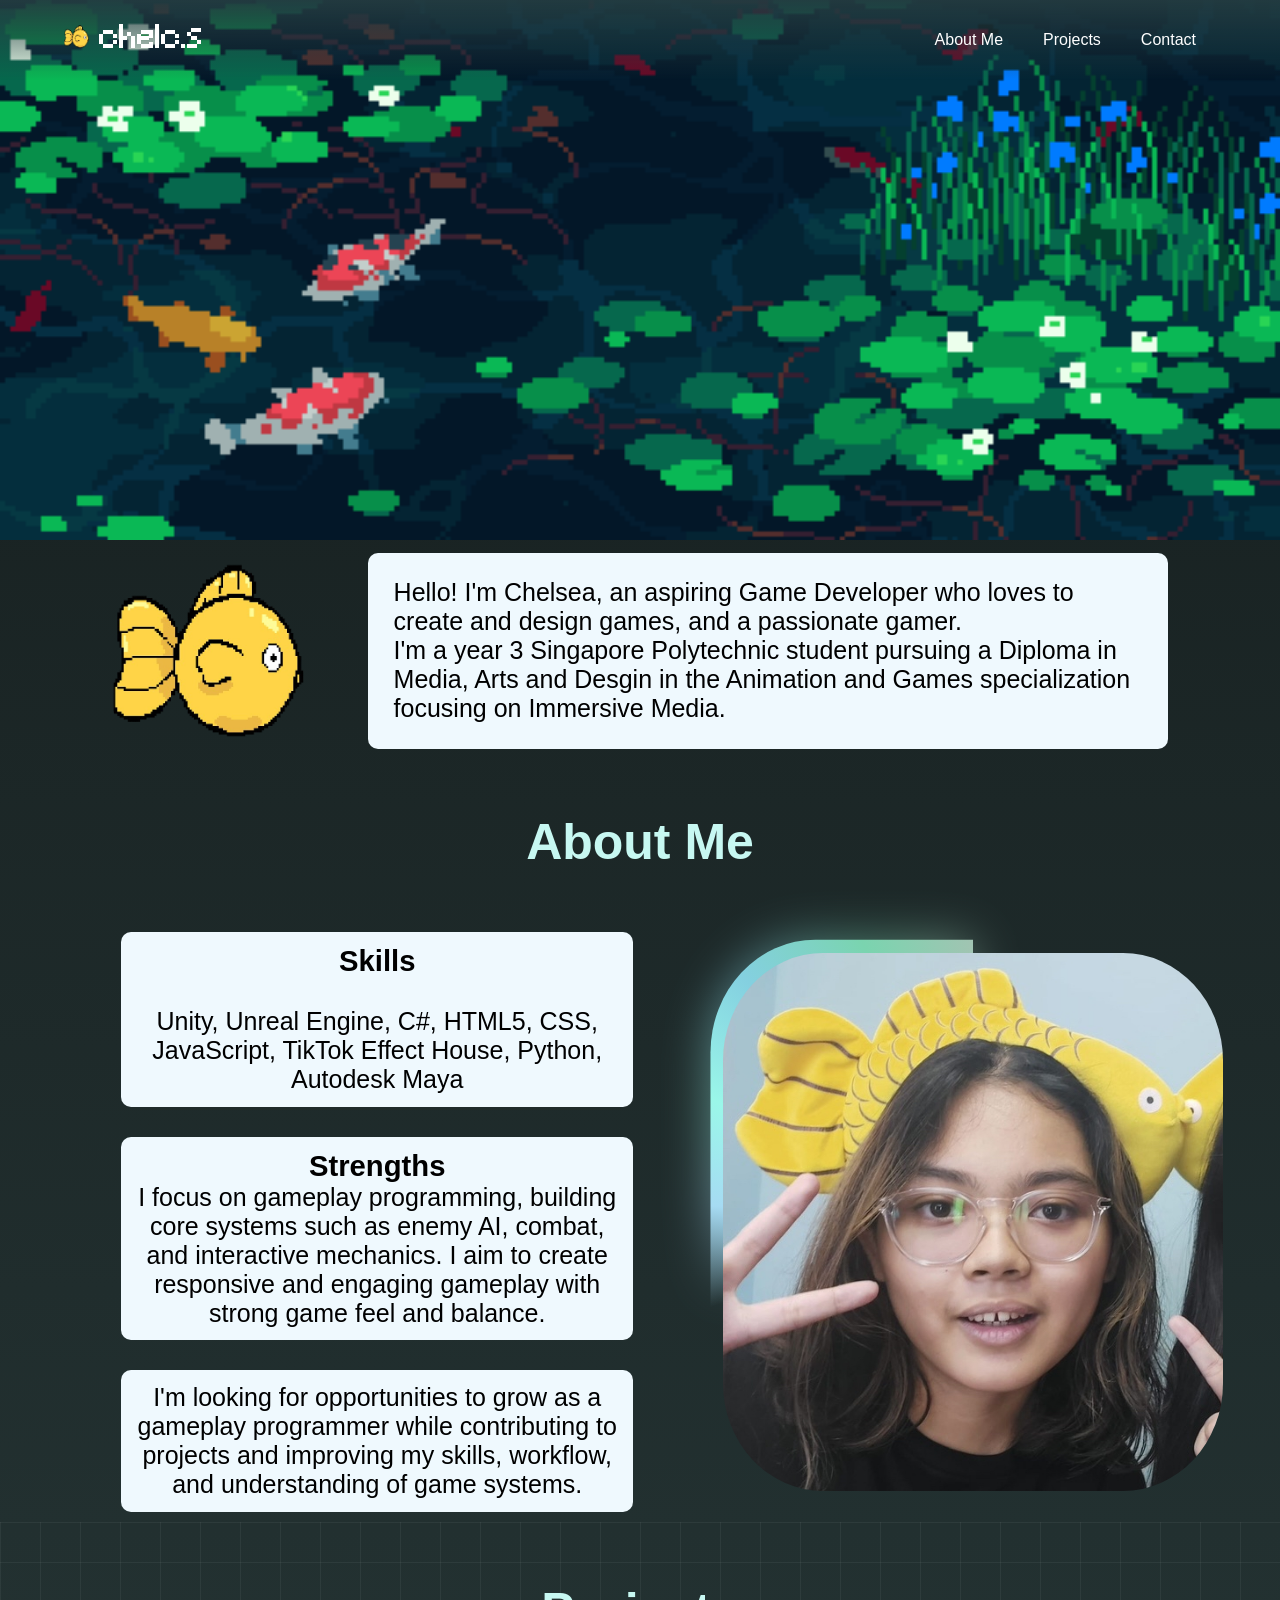
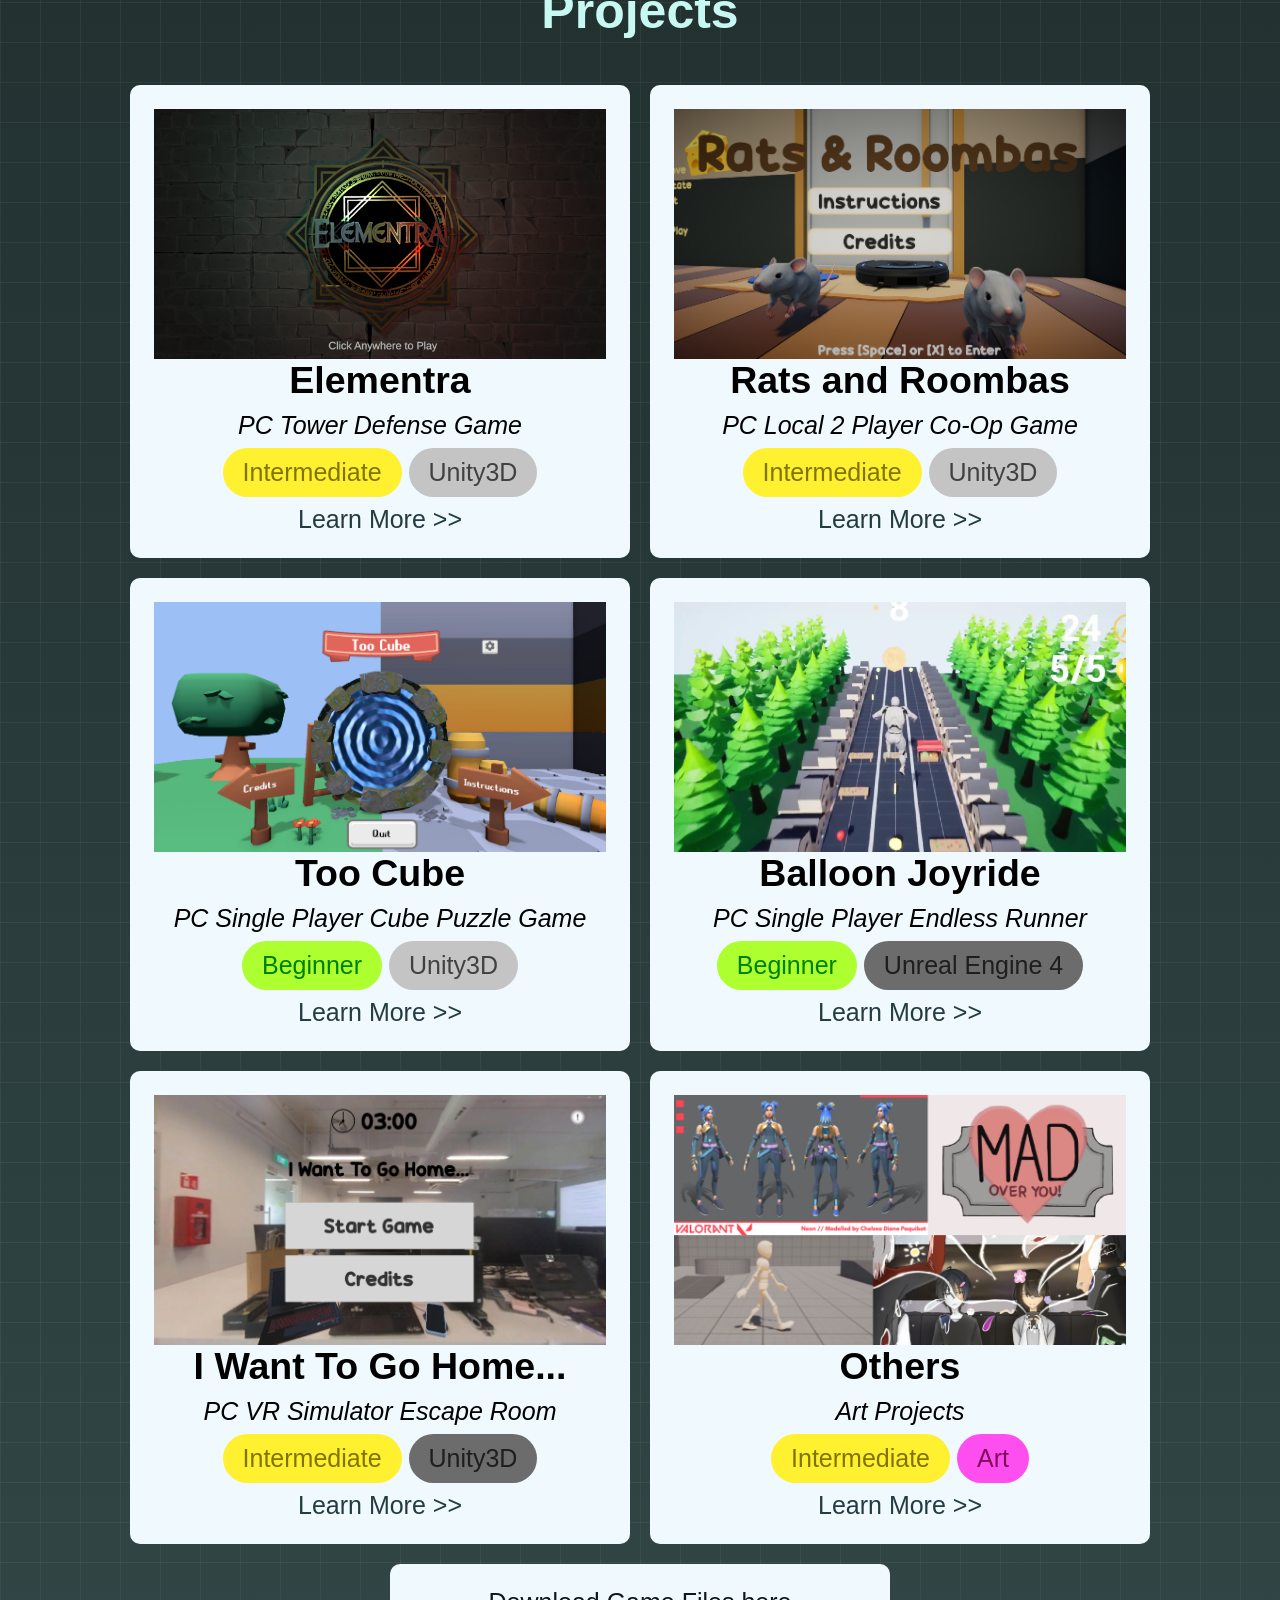
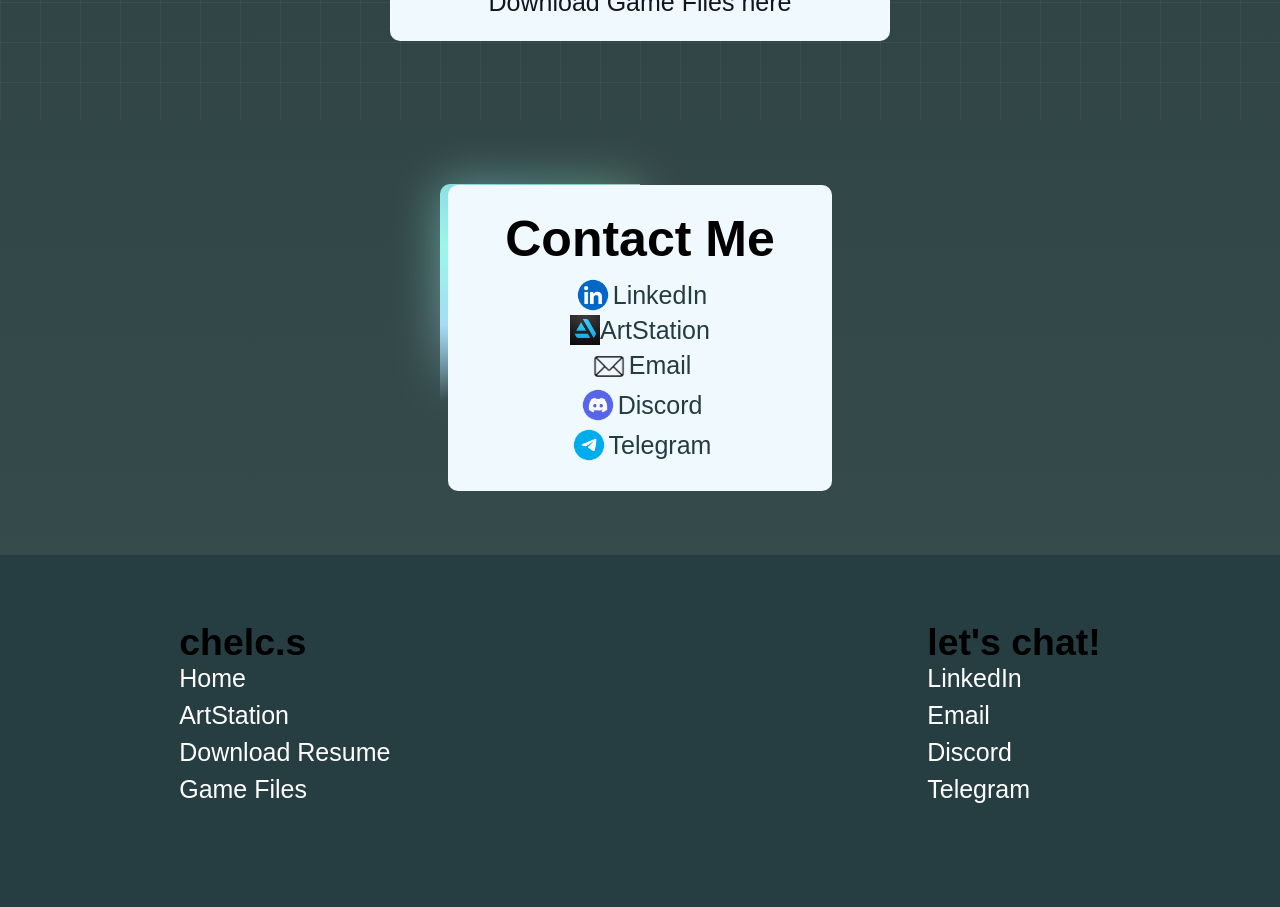
==== index.html @ 68f57967 "20 - changed font, added logo to header" ====
<html>
    <head>
        <title>chelc.s</title>
        <link rel="icon" type="image/x-icon" href="assets/Logo.png">
        <link rel="stylesheet" href="styles.css">
        <link rel="stylesheet" href="https://cdnjs.cloudflare.com/ajax/libs/font-awesome/6.0.0/css/all.min.css">
        <meta charset="UTF-8">
        <meta name="viewport" content="width=device-width, initial-scale=1.0">
    </head>
    <body>
        
        <!-- Header -->

        <div class = "header">
            <div class = "inner_header">
                <div class = "logo_container">
                    <h1 id = "web_header">
                        <img class = "web_img_header" src = "./assets/Logo.png" width = "25">
                        <a href="./index.html">chelc.s</a>
                    </h1>   
                </div>
            
                <ul class = "navigation">
                    <li><a href="#about-me">About Me</a></li>
                    <li><a href="#projects">Projects</a></li>
                    <li><a href="#contact-me">Contact</a></li>            
                </ul>
            </div>
        </div>

        <!-- Gif -->

        <div class = "gif-header">
            <img class = "gif-top" src = "./assets/WebsiteHeading.gif">
        </div>

        <!-- Profile -->

        <div class = "profile" id = "profile">
            <img id = "profile-photo" src = "./assets/Logo.png">
            <div class = "box-info">
                <p>Hello! I'm Chelsea, an aspiring Game Developer who loves to create and design games, and a passionate gamer.
                <br>I'm a year 3 Singapore Polytechnic student pursuing a Diploma in Media, Arts and Desgin in the Animation and Games specialization focusing on Immersive Media.</p>
            </div>
        </div>
        
        <!-- About Me -->
        
        <div class = "abt-me" id = "about-me">
            <h1>About Me</h1>
            <div class = "abtme">
                <div class = "info-col">
                    <div class = "abtme-info-1">
                        <p><h3>Skills</h3>
                        <br>Unity, Unreal Engine, C#, HTML5, CSS, JavaScript, TikTok Effect House, Python, Autodesk Maya</p>
                    </div>
                    <div class = "abtme-info-2">
                        <p><h3>Strengths</h3>
                        I focus on gameplay programming, building core systems such as enemy AI, combat, and interactive mechanics. I aim to create responsive and engaging gameplay with strong game feel and balance.</p>
                    </div>
                    <div class = "abtme-info-3">
                        <p>I'm looking for opportunities to grow as a gameplay programmer while contributing to projects and improving my skills, workflow, and understanding of game systems.</p>
                    </div>
                </div>
                <div class = "abt-me-image">
                    <img id = "abt-me-img" src = "./assets/Photo.png">
                </div>
            </div>
        </div>

        <!-- Projects -->

        <div class = "projects" id = "projects">
            <h1 id = "projects-header">Projects</h1>
            <section class="projects-container">
                <div class="project-card">
                    <div class="project-image elementra-bg"></div>
                    <div class="project-description">
                        <h1>Elementra</h1>
                        <p><i>PC Tower Defense Game</i></p>
                        <span class = "project-level intermediate">Intermediate</span>
                        <span class = "project-type unity">Unity3D</span>
                        <br><a href="./elementra.html">Learn More >></a>
                    </div>
                </div>
                <div class="project-card">
                    <div class="project-image ratsandroombas-bg"></div>
                    <div class="project-description">
                        <h1>Rats and Roombas</h1>
                        <p><i>PC Local 2 Player Co-Op Game</i></p>
                        <span class = "project-level intermediate">Intermediate</span>
                        <span class = "project-type unity">Unity3D</span>
                        <br><a href="./ratsandroombas.html">Learn More >></a>
                    </div>
                </div>
                <div class = "project-card">
                    <div class="project-image toocube-bg"></div>
                    <div class="project-description">
                        <h1>Too Cube</h1>
                        <p><i>PC Single Player Cube Puzzle Game</i></p>
                        <span class = "project-level beginner">Beginner</span>
                        <span class = "project-type unity">Unity3D</span>
                        <br><a href="./toocube.html">Learn More >></a>
                    </div>
                </div>
                <div class = "project-card">
                    <div class="project-image balloonjoyride-bg"></div>
                    <div class="project-description">
                        <h1>Balloon Joyride</h1>
                        <p><i>PC Single Player Endless Runner</i></p>
                        <span class = "project-level beginner">Beginner</span>
                        <span class = "project-type unreal">Unreal Engine 4</span>
                        <br><a href="./balloon.html">Learn More >></a>
                    </div>
                </div>
                <div class = "project-card">
                    <div class="project-image iwtgh-bg"></div>
                    <div class="project-description">
                        <h1>I Want To Go Home...</h1>
                        <p><i>PC VR Simulator Escape Room</i></p>
                        <span class = "project-level intermediate">Intermediate</span>
                        <span class = "project-type unreal">Unity3D</span>
                        <br><a href="./iwtgh.html">Learn More >></a>
                    </div>
                </div>
                <div class="project-card">
                    <div class="project-image others-bg"></div>
                    <div class="project-description">
                        <h1>Others</h1>
                        <p><i>Art Projects</i></p>
                        <span class = "project-level intermediate">Intermediate</span>
                        <span class = "project-type art">Art</span>
                        <br><a href="./others.html">Learn More >></a>
                    </div>
                </div>
                <div class="gamefile_dl_link">
                    <a href="https://drive.google.com/drive/folders/1wYgd3e39npBrz_hOfv4A5niqyJ98T6on?usp=drive_link">Download Game Files here</a>
                </div>
            </section>
        </div>
         
        <!-- Extras
        
        <div class = "extras" id = "">
            <h1>Extras</h1>

                <i class = "fa-solid fa-caret-right" id = "nextBtn"></i>
                <i class = "fa-solid fa-caret-left" id = "prevBtn"></i>

            <div class = "extras-slide">
                <div class = "slide" id = "last-clone">
                    <img src = "assets/Mad Over You.png" width = "850" height = "500">
                    <div class = "description">
                        <h1>MAD Over You</h1>
                        <p>lorem</p>
                    </div>
                </div>

                <div class = "slide">
                    <img src = "assets/Elementra.png" width = "850" height = "500">
                    <div class = "description">
                        <h1>Elementra</h1>
                        <p>lorem</p>                    
                    </div>
                </div>

                <div class = "slide">
                    <img src = "assets/Rats and Roombas.png" width = "850" height = "500">
                    <div class = "description">
                        <h1>Rats and Roombas</h1>
                        <p>lorem</p>
                    </div>
                </div>

                <div class = "slide">
                    <img src = "assets/Too Cube.png" width = "850" height = "500">
                    <div class = "description">
                        <h1>Too Cube</h1>
                        <p>lorem</p>
                    </div>
                </div>

                <div class = "slide">
                    <img src = "assets/Mad Over You.png" width = "850" height = "500">
                    <div class = "description">
                        <h1>MAD Over You</h1>
                        <p>lorem</p>
                    </div>
                </div>

                <div class = "slide" id = "first-clone">
                    <img src = "assets/Elementra.png" width = "850" height = "500">
                    <div class = "description">
                        <h1>Elementra</h1>
                        <p>lorem</p>
                    </div>
                </div>
            </div>
        </div>

        -->

        <!-- Contact Me -->
        <div class = "contact-me" id = "contact-me">
            <div class = "contact-card">
                <h1>Contact Me</h1>
                <div class="contact-list">
                    
                    <div class = "links">
                        <img src = "./assets/Logo_LinkedIn.png" id = "contact-logo">
                        <a href="https://www.linkedin.com/in/chelsea-diane-paquibot/">LinkedIn</a> <br>
                    </div>

                    <div class = "links">
                        <img src = "./assets/Logo_ArtStation.png" width = "30" height = "30">
                        <a href="mxisnd.artstation.com">ArtStation</a> <br>
                    </div>

                    <div class = "links">
                        <img src = "./assets/Logo_Email.png" id = "contact-logo">
                        <a href="#" id = "emailLink" onclick = "copyTextEmail(event)">Email</a>
                        <p id = "textToCopyEmail" style = "display: none;">chelsea.diane.paquibot@gmail.com</p>
                    </div>

                    <div class = "links">
                        <img src = "./assets/Logo_Discord.png" id = "contact-logo">
                        <a href="#" id = "discordLink" onclick = "copyTextDisc(event)">Discord</a> <br>
                        <p id = "textToCopyDisc" style = "display: none;">mxisnd</p>                    
                    </div>

                    <div class = "links">
                        <img src = "./assets/Logo_Telegram.png" id = "contact-logo">
                        <a href="#" id = "teleLink" onclick = "copyTextTele(event)">Telegram</a> <br>
                        <p id = "textToCopyTele" style = "display: none;">mxisnd</p>
                    </div>

                </div>
            </div>
        </div>

        <!-- Footer -->

        <div class = "footer-container">
            <div class="footer-heading footer-1">
                <h2>chelc.s</h2>
                    <a href="#">Home</a>
                    <a href="https://www.artstation.com/mxisnd">ArtStation</a>
                    <a href="./assets/Chelsea Diane Balane Paquibot Resume.pdf" download>Download Resume</a>
                    <a href="https://drive.google.com/drive/folders/1wYgd3e39npBrz_hOfv4A5niqyJ98T6on?usp=drive_link">Game Files</a>
                </div>
                <div class="footer-heading footer-2">
                    <h2>let's chat!</h2>

                    <a href="https://www.linkedin.com/in/chelsea-diane-paquibot/">LinkedIn</a>

                    <a href="#" id = "emailLink2" onclick = "copyTextEmail2(event)">Email</a>
                    <p id = "textToCopyEmail2" style = "display: none;">chelsea.diane.paquibot@gmail.com</p>
                    
                    <a href="#" id = "discordLink2" onclick = "copyTextDisc2(event)">Discord</a>
                    <p id = "textToCopyDisc2" style = "display: none;">mxisnd</p>

                    <a href="#" id = "teleLink2" onclick = "copyTextTele2(event)">Telegram</a>
                    <p id = "textToCopyTele2" style = "display: none;">mxisnd</p>
                </div>
        </div>
    </body>
    <script src = "script.js"></script>
</html>
---- styles.css ----
html {
    scroll-behavior: smooth;
}

body {
    margin: 0;
    padding: 0;
    size: 0.1%;
    box-sizing: border-box;
    background-color: #686e6e;
    background-image: linear-gradient(#151d1d, #385050);
    background-repeat: no-repeat;
    background-size: cover;
}

/* Header */

.header {
    position: fixed;
    top: 0;
    left: 0;
    z-index: 1000;
    width: 100%;
    height: 80px;
    display: flex;
    flex-wrap: wrap;
    background: linear-gradient(to bottom, #243c41ee 0%, #243c4100 100%);
}

.inner_header {
    width: 90%;
    height: 100%;
    display: block;
    margin: 0 auto;
}


.logo_container {
    height: 100%;
    display: table;
    float: left;
}

.logo_container h1 {
    color: white;
    height: 100%;
    display: table-cell;
    vertical-align: middle;
    font-family: 'Trebuchet MS', 'Lucida Sans Unicode', 'Lucida Grande', 'Lucida Sans', Arial, sans-serif;
    font-size: 32px;
    font-weight: 200;
}

.logo_container h1 a {
    color: inherit;
    text-decoration: none;
}

.navigation {
    float: right;
    height: 100%;
    margin: 0;
    padding: 0;
    list-style: none;
}

.navigation a:hover {
    color:#66c3ac;
    transition: 0.3s ease-out;
}

.navigation li {
    height: 100%;
    display: table;
    float: left;
    padding: 0px 20px;
}

.navigation a:last-child {
    padding-right: 0;
}

.navigation li a{
    display: table-cell;
    vertical-align: middle;
    height: 100%;
    color: white;
    font-family:'Trebuchet MS', 'Lucida Sans Unicode', 'Lucida Grande', 'Lucida Sans', Arial, sans-serif;
    font-size: 16px;
    text-decoration: none;
}

@font-face{
    font-family: 'Minecraft';
    src: url('assets/Minecraft.ttf') format('truetype');
    font-weight: normal;
    font-style: normal;
}

#web_header{
    font-family: 'Minecraft', sans-serif;
}

#web_img_header{
    padding-right: 50%;
}

/* Gif Header */

.gif-top{
    width: 100%;
    height: 60%;
    object-fit: cover;
    object-position: center;
}

/* Profile */

.profile {
    padding-top: 1%;
    display: flex;
    flex-wrap: wrap;
    align-items: center;
    justify-content: center;
    gap: 5%;
    font-family: 'Trebuchet MS', 'Lucida Sans Unicode', 'Lucida Grande', 'Lucida Sans', Arial, sans-serif;
    font-size: 25;
}

#profile {
    transform: translate(0, 30%);
    opacity: 0;
    transition: 1s ease;
}

#profile.profile--visible {
    transform: translate(0, 0%);
    opacity: 1;
}

#profile-photo {
    width: 15%;
    border-radius: 20%;
}

.box-info {
    padding: 2%;
    flex: 1;
    width: 100%;
    max-width: 800px;
    object-fit: cover;
    vertical-align: middle;
    background-color: #eff9fe;
    border-radius: 10px ;
    transition: transform 0.3s ease, box-shadow 0.3s ease;
}

.box-info:hover {
    transform: translateY(-10px); 
    box-shadow: 0 10px 20px #101719;
}

/* About Me 1*/

.abt-me {
    font-family: 'Trebuchet MS', 'Lucida Sans Unicode', 'Lucida Grande', 'Lucida Sans', Arial, sans-serif;
    font-size: 25;
    align-items: center;
    justify-content: center;
    text-align: center;
    padding-top: 5%;
}

.abt-me h1 {
    color: #c7f8f2;
    padding-bottom: 3%;
}

.abtme {
    padding-top: 1%;
    display: flex;
    flex-direction: row;
    gap: 20px;
    align-items: center;
    justify-content: center;
    gap: 2%;
    font-family: 'Trebuchet MS', 'Lucida Sans Unicode', 'Lucida Grande', 'Lucida Sans', Arial, sans-serif;
    font-size: 25;
}

.abt-me-image {
    position: relative; 
    display: inline-block;
    justify-content: center;
    align-items: center;
    width: 100%;
    max-width: 500px;
}

#abt-me-img {
    flex: 1;
    width: 100%;
    border-radius: 20%;
}

@property --angle{
    syntax: "<angle>";
    initial-value: 0deg;
    inherits: false;
}

.abt-me-image::after, .abt-me-image::before {
    content: '';
    position: absolute;
    top: 50%;
    left: 50%;
    transform: translate(-50%, -50%); 
    width: 105%; 
    height: 105%;
    background-image: conic-gradient(from var(--angle), transparent 70%, #a6dbf3, #9af7e9, #84d0e0, #7ad4af, #a1c4b2);
    z-index: -1;
    border-radius: 20%;
    animation: 3s spin linear infinite;
}

/*  other colour codes
    #FDF2C5, #EDB286, #CC9486, #9C879B, #6D75A3 
    #FEFFFA, #E6E67A, #B0B646, #697538, #50521E */

.abt-me-image::before {
    filter: blur(1.5rem);
    opacity: 0.5;
}

@keyframes spin{
    from{
        --angle: 0deg;
    }
    to{
        --angle: 360deg;
    }
}

.info-col {
    display: flex;
    flex-direction: column;
    gap: 10px;
    flex: 1;
    max-width: 50%;
}

.abtme-info-1, .abtme-info-2, .abtme-info-3 {
    padding: 2%;
    flex-direction: column;
    align-items: center;
    display: block;
    margin: 10px auto;
    width: 80%;
    max-width: 800px;
    font-family: 'Trebuchet MS', 'Lucida Sans Unicode', 'Lucida Grande', 'Lucida Sans', Arial, sans-serif;
    object-fit: cover;
    background-color: #eff9fe;
    border-radius: 10px;
    transition: transform 0.3s ease, box-shadow 0.3s ease;
}

.abtme-info-1:hover, .abtme-info-2:hover, .abtme-info-3:hover {
    transform: translateY(-10px); 
    box-shadow: 0 10px 20px #101719;
}

/* Extras */

.extras {
    width: 56%;
    padding-top: 5%;
    padding-bottom: 20%;
    margin: auto;
    overflow: hidden;
    position: relative;
    box-sizing: border-box;
    font-family: 'Trebuchet MS', 'Lucida Sans Unicode', 'Lucida Grande', 'Lucida Sans', Arial, sans-serif;
    font-size: 25;
}

.extras h1 {
    text-align: center;
}

#prevBtn {
    position: absolute;
    top: 50%;
    z-index: 100;
    top: 57%;
    left: 5%;
    font-size: 30px;
    color: #3b5d6a;
    cursor: pointer;
}

#nextBtn {
    position: absolute;
    top: 57%;
    z-index: 100;
    right: 5%;
    font-size: 30px;
    color: #3b5d6a;
    cursor: pointer;
}

.extras-slide {
    padding-top: 3%;;
    display: flex;
    width: 100%;
    height: 500px;
}

.extras-slide img {
    min-width: 100%;
    height: 100%;
    object-fit: cover;
}

.description {
    text-align: center;
}

.description h1{
    text-align: center;
    padding-top: 2%;
}

.description p{
    padding-top: 4%;
}

.description a{
    text-decoration: none;
    color: rgb(104, 155, 218);
}

.description a:hover {
    width: 100%;
    color:rgb(75, 105, 145);
    transition: 0.3s ease-out;
}

/* Projects */

#projects {
    background-image: 
        linear-gradient(rgba(255, 255, 255, 0.05) 1px, transparent 1px),
        linear-gradient(90deg, rgba(255, 255, 255, 0.05) 1px, transparent 1px);
    background-size: 40px 40px;
    padding: 60px 20px;
}

.projects {
    font-family: 'Trebuchet MS', 'Lucida Sans Unicode', 'Lucida Grande', 'Lucida Sans', Arial, sans-serif;
    font-size: 25;
    text-align: center;
    padding-top: 5%;
    padding-bottom: 5%;
}

#projects-header{
    color: #c7f8f2;
}

.projects h1 {
    padding-bottom: 2%;
}

.projects-container {
    display: flex;
    flex-wrap: wrap;
    justify-content: center;
    gap: 20px;
    padding: 20px;
}

.project-card {
    background-color: #eff9fe;
    width: 500px;
    padding: 2%;
    font-family: 'Trebuchet MS', sans-serif;
    text-align: center;
    border-radius: 10px;
    transition: transform 0.3s ease, box-shadow 0.3s ease;
}

.project-card:hover {
    transform: translateY(-10px); 
    box-shadow: 0 10px 20px #101719;
}

.project-card img {
    max-width: 100%;
    height: auto;
}

.project-description a{
    text-decoration: none;
    color: #243c41;
}

.project-description a:hover {
    width: 100%;
    color:#66c3ac;
    transition: 0.3s ease-out;
}

.project-image{
    width: 100%;
    height: 250px;
    background-size: cover;
    background-position: center;
    transition: background-image 0.3s ease;
}

.gamefile_dl_link{
    background-color: #eff9fe;
    width: 500px;
    padding: 2%;
    font-family: 'Trebuchet MS', sans-serif;
    text-align: center;
    border-radius: 10px;
    transition: transform 0.3s ease, box-shadow 0.3s ease;
}

.gamefile_dl_link a{
    color: #101719;
    text-decoration: none;
}

.gamefile_dl_link a:hover{
    width: 100%;
    color:#66c3ac;
    transition: 0.3s ease-out;
}

.elementra-bg{
    background-image: url(./assets/Elementra.png);
}

.project-card:hover .elementra-bg{
    background-image: url(./assets/Elementra_PrevGif.gif);
}

.ratsandroombas-bg{
    background-image: url(./assets/Rats\ and\ Roombas.png);
}

.project-card:hover .ratsandroombas-bg{
    background-image: url(./assets/RatsAndRoombas_Gif1.gif);
}

.toocube-bg{
    background-image: url(./assets/Too\ Cube.png);
}

.project-card:hover .toocube-bg{
    background-image: url(./assets/TooCube_Gif.gif);
}

.balloonjoyride-bg{
    background-image: url(./assets/BalloonJoyride.png);
}

.project-card:hover .balloonjoyride-bg{
    background-image: url(./assets/BalloonJoyride_Gif.gif);
}

.iwtgh-bg{
    background-image: url(./assets/IWTGH.png);
}

.project-card:hover .iwtgh-bg{
    background-image: url(./assets/Iwtgh_Gif1.gif);
}

.others-bg{
    background-image: url(./assets/Others_Img.png);
}

/* Sub-Sections */

.project-level{
    display: inline-block;
    padding: 10px 20px;
    border-radius: 25px;
    font-size: 25;
    margin-top: 8px;
    margin-bottom: 8px;
}

.project-type{
    display: inline-block;
    padding: 10px 20px;
    border-radius: 25px;
    font-size: 25;
    margin-top: 8px;
    margin-bottom: 8px;
}

.project-level.beginner{
    background-color: greenyellow;
    color: green;
}

.project-level.intermediate{
    background-color: rgb(255, 241, 47);
    color: rgb(128, 115, 0);
}

.project-level.expert{
    background-color: rgb(255, 47, 47);
    color: rgb(128, 0, 0);
}

.project-type.unity{
    background-color: rgb(196, 196, 196);
    color: rgb(65, 65, 65);
}

.project-type.unreal{
    background-color: rgb(108, 108, 108);
    color: rgb(30, 30, 30);
}

.project-type.tteh{
    background-color: rgb(0, 55, 207);
    color: rgb(0, 7, 105);
}

.project-type.art{
    background-color: rgb(255, 78, 240);
    color: rgb(126, 13, 92);
}

/* Contact Me */

.contact-me {
    display: flex;
    justify-content: center;
    align-items: center;
    font-family: 'Trebuchet MS', 'Lucida Sans Unicode', 'Lucida Grande', 'Lucida Sans', Arial, sans-serif;
    font-size: 25;
    text-align: center;
    padding-top: 5%;
    padding-bottom: 5%;
    position: relative;
}

@property --angle{
    syntax: "<angle>";
    initial-value: 0deg;
    inherits: false;
}

.contact-me::after, .contact-me::before {
    content: '';
    position: absolute;
    width: 30%;
    height: 65%;
    background-image: conic-gradient(from var(--angle), transparent 70%, #a6dbf3, #9af7e9, #84d0e0, #7ad4af, #a1c4b2);
    z-index: -1;
    padding: 20px 8px 5px 8px;
    border-radius: 10px;
    animation: 3s spin linear infinite;
}

/*  other colour codes
    #FDF2C5, #EDB286, #CC9486, #9C879B, #6D75A3 
    #FEFFFA, #E6E67A, #B0B646, #697538, #50521E */

.contact-me::before {
    filter: blur(1.5rem);
    opacity: 0.5;
}

@keyframes spin{
    from{
        --angle: 0deg;
    }
    to{
        --angle: 360deg;
    }
}

.contact-me h1 {
    padding-bottom: 2%;
}

.contact-card {
    background-color: #eff9fe;
    width: 30%;
    padding: 2%;
    font-family: 'Trebuchet MS', sans-serif;
    text-align: center;
    border-radius: 10px;
}

.links {
    display: flex;
    align-items: center;
    justify-content: center;
}

.contact-list a{
    text-decoration: none;
    color: #243c41;
}

.contact-list a:hover {
    color:#66c3ac;
    transition: 0.3s ease-out;
}

#contact-logo {
    width: 40px;
    height: 40px;
    border-radius: 10px;
}

/* Footer */

* {
    padding: 0;
    margin: 0;
    box-sizing: border-box;
}

.footer-container {
    background-color: #243c41df;
    padding: 2rem 5% 20rem 5%;
    font-family: 'Trebuchet MS', 'Lucida Sans Unicode', 'Lucida Grande', 'Lucida Sans', Arial, sans-serif;
    font-size: 25px;
    flex-wrap: wrap;
}

.footer {
    width: 80%;
    height: 40vh;
    color: white;
    display: flex;
    flex-wrap: wrap;
}

.footer-container {
    justify-content: center;
    width: 100%;
    margin: 0 auto;
}

.footer-heading {
    display: flex;
    flex-direction: column;
}

.footer-heading a {
    color: white;
    text-decoration: none;
    margin-bottom: 0.5rem;
}

.footer-1 {
    float: left;
    padding-top: 3%;
    padding-left: 10%;
}

.footer-2 {
    float: right;
    padding-top: 3%;
    padding-right: 10%;
}

.footer-heading a:hover {
    color: #66c3ac;
    transition: 0.3s ease-out;
}

.footer-2 p{
    display: none;
}
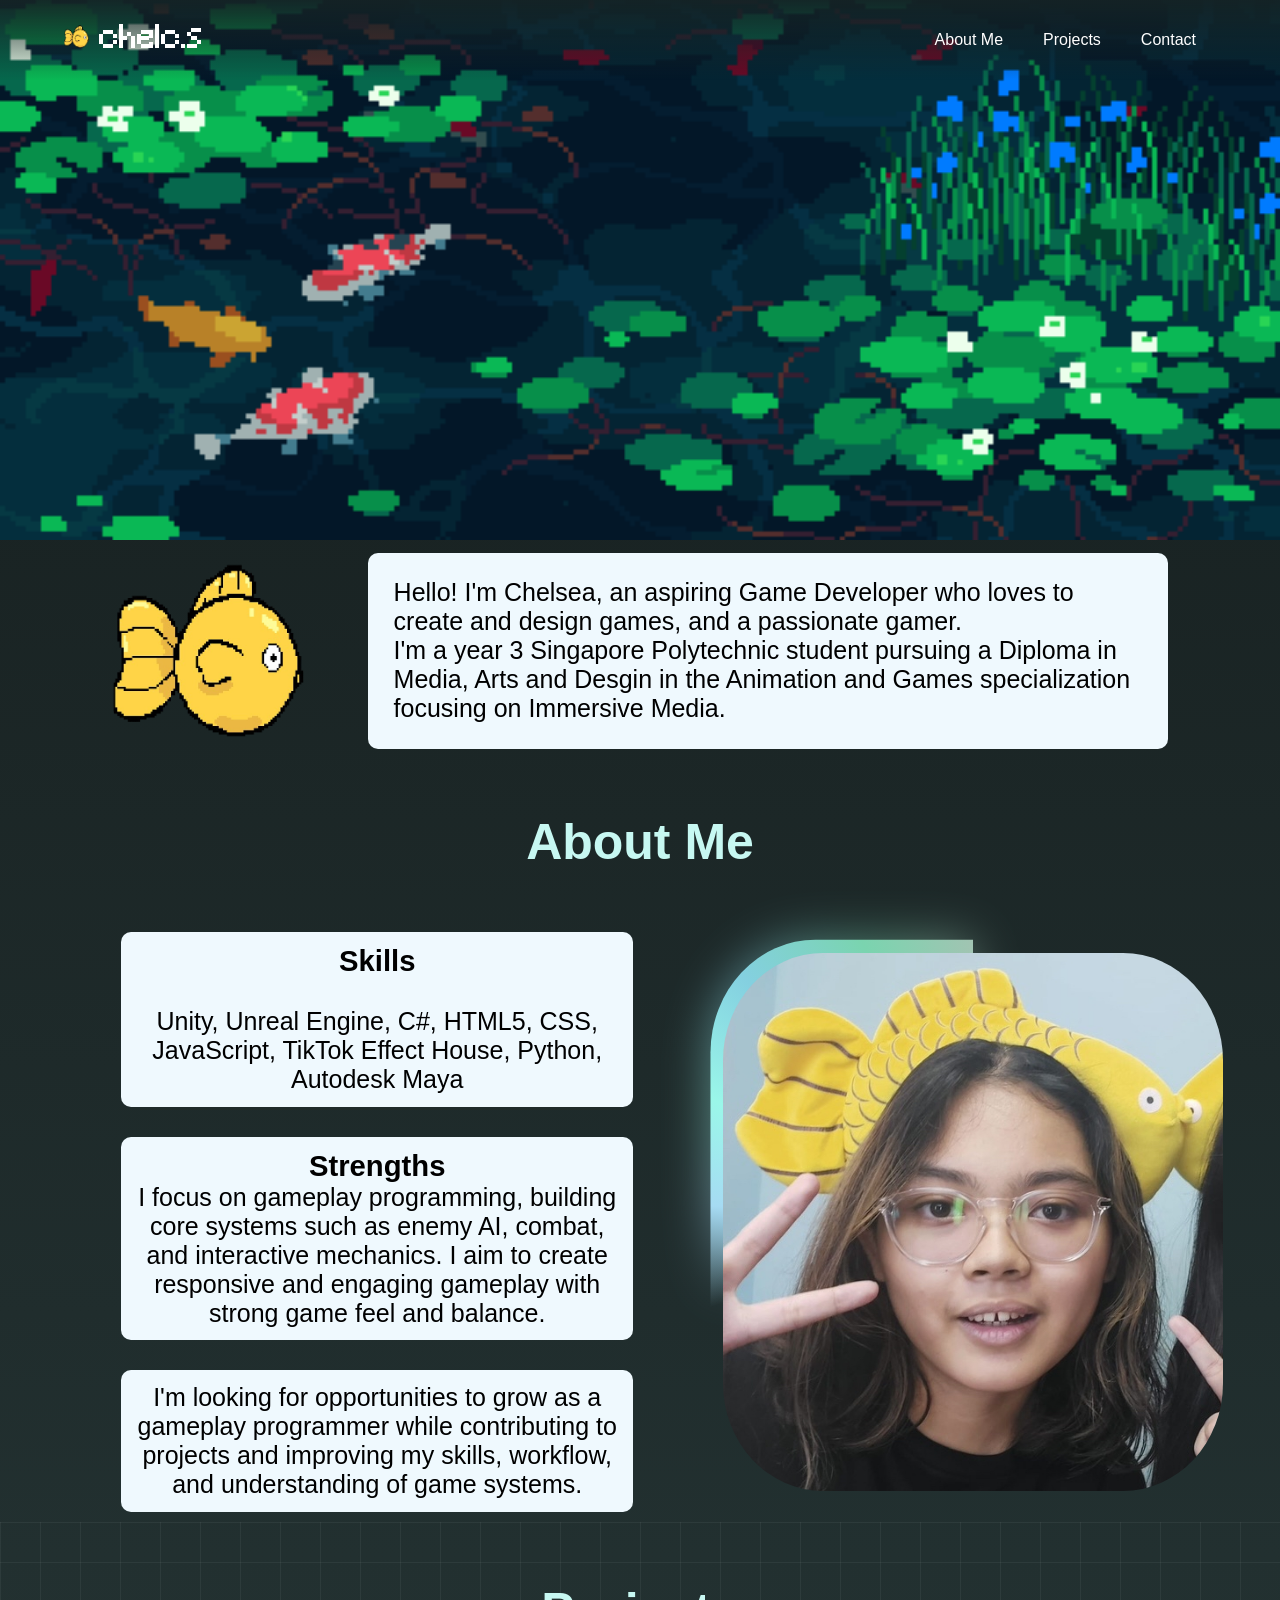
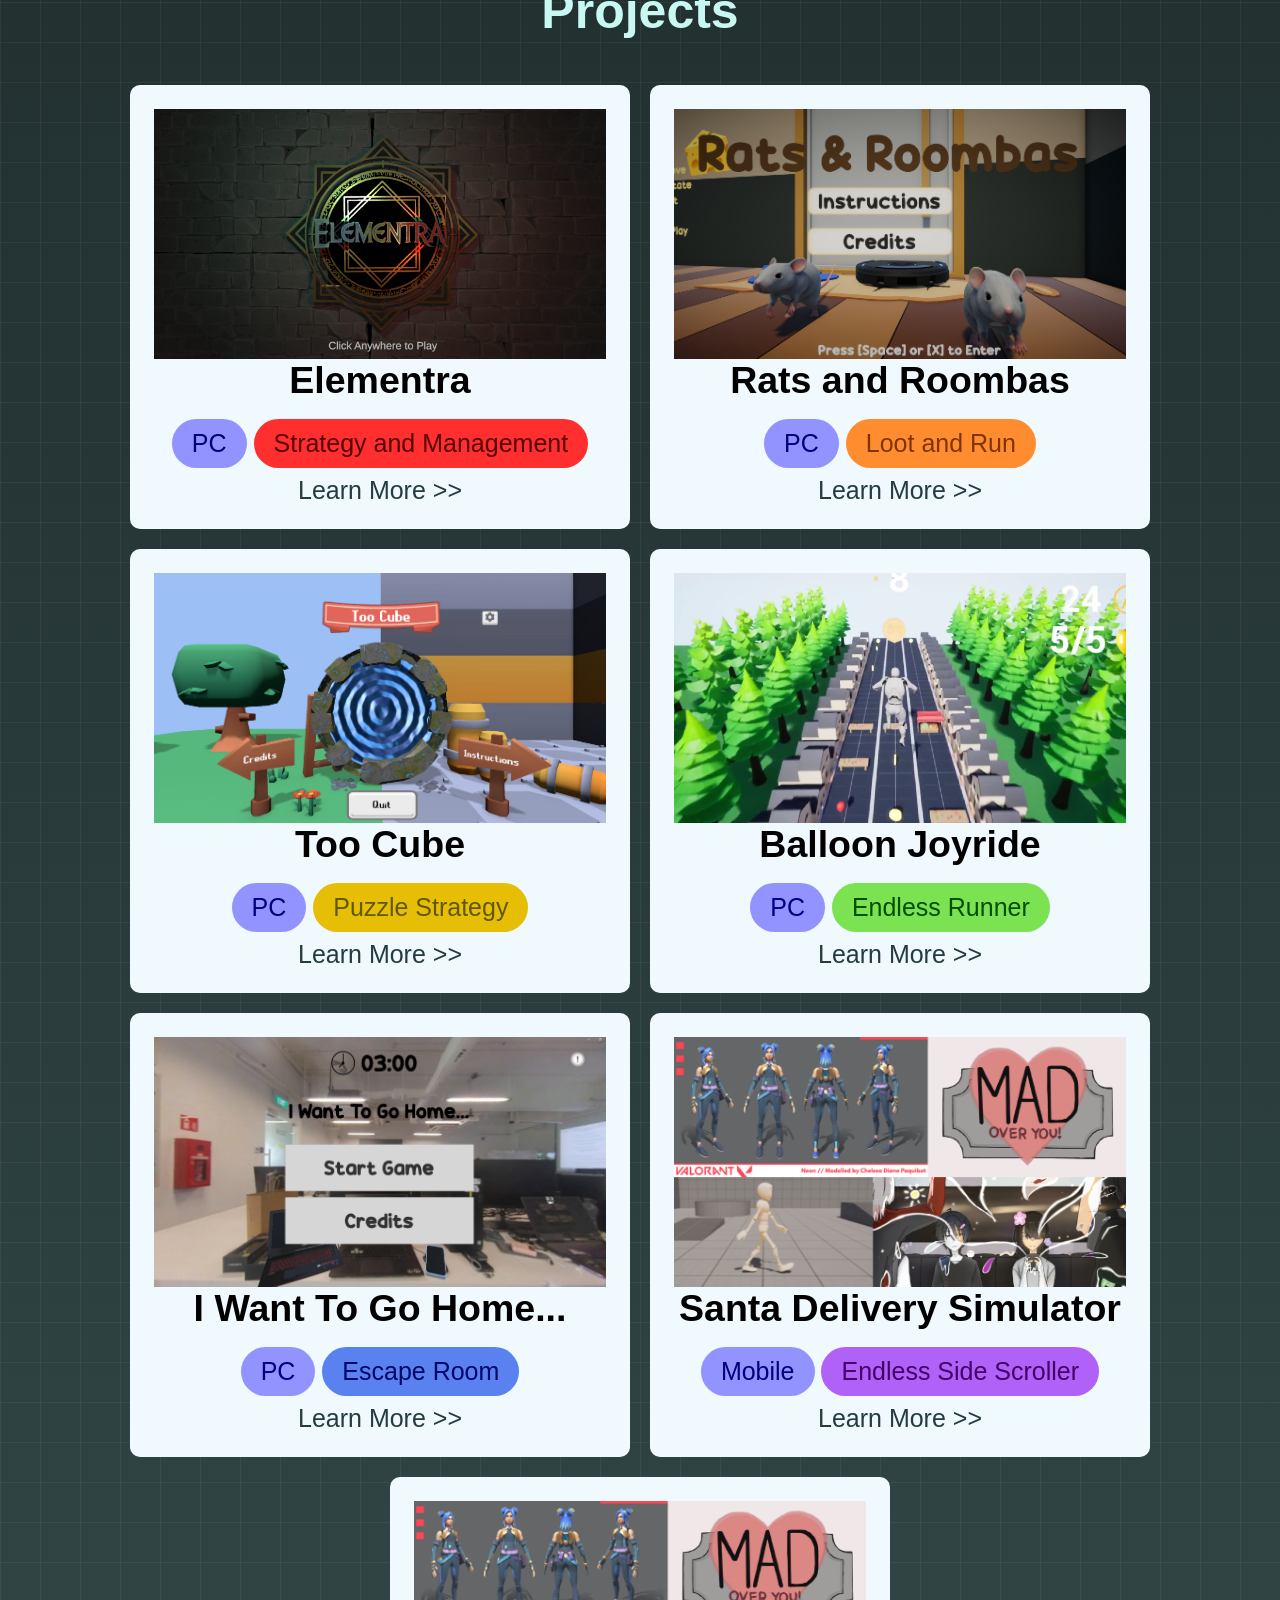
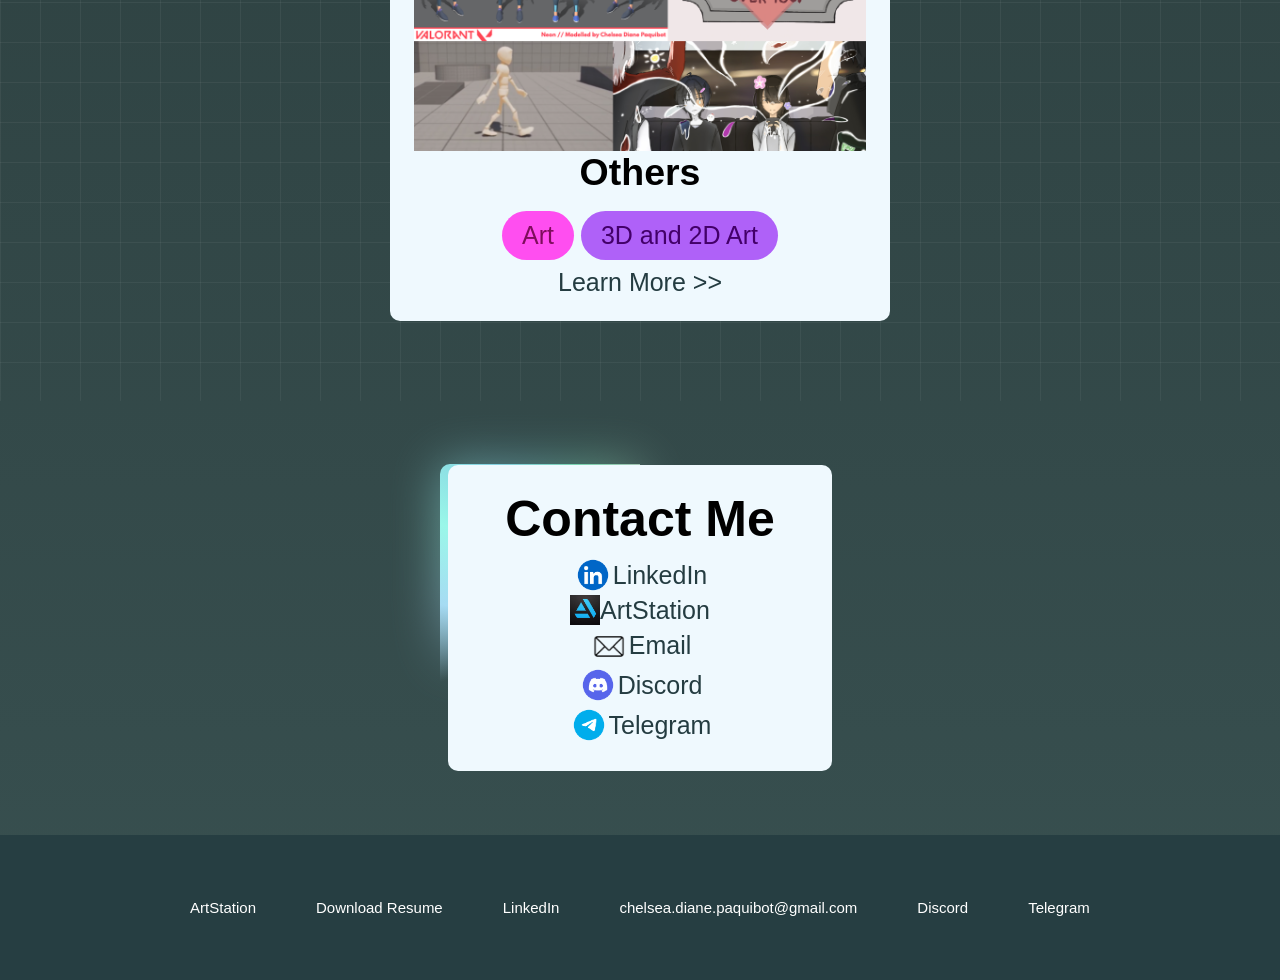
==== commit e690561f: "22 lazy" ====
--- a/index.html
+++ b/index.html
@@ -69,7 +69,7 @@
         </div>
 
         <!-- Projects -->
-
+         
         <div class = "projects" id = "projects">
             <h1 id = "projects-header">Projects</h1>
             <section class="projects-container">
@@ -77,9 +77,8 @@
                     <div class="project-image elementra-bg"></div>
                     <div class="project-description">
                         <h1>Elementra</h1>
-                        <p><i>PC Tower Defense Game</i></p>
-                        <span class = "project-level intermediate">Intermediate</span>
-                        <span class = "project-type unity">Unity3D</span>
+                        <span class = "project-type pc">PC</span>
+                        <span class = "project-desc a">Strategy and Management</span>
                         <br><a href="./elementra.html">Learn More >></a>
                     </div>
                 </div>
@@ -87,9 +86,8 @@
                     <div class="project-image ratsandroombas-bg"></div>
                     <div class="project-description">
                         <h1>Rats and Roombas</h1>
-                        <p><i>PC Local 2 Player Co-Op Game</i></p>
-                        <span class = "project-level intermediate">Intermediate</span>
-                        <span class = "project-type unity">Unity3D</span>
+                        <span class = "project-type pc">PC</span>
+                        <span class = "project-desc b">Loot and Run</span>
                         <br><a href="./ratsandroombas.html">Learn More >></a>
                     </div>
                 </div>
@@ -97,9 +95,8 @@
                     <div class="project-image toocube-bg"></div>
                     <div class="project-description">
                         <h1>Too Cube</h1>
-                        <p><i>PC Single Player Cube Puzzle Game</i></p>
-                        <span class = "project-level beginner">Beginner</span>
-                        <span class = "project-type unity">Unity3D</span>
+                        <span class = "project-type pc">PC</span>
+                        <span class = "project-desc c">Puzzle Strategy</span>
                         <br><a href="./toocube.html">Learn More >></a>
                     </div>
                 </div>
@@ -107,9 +104,8 @@
                     <div class="project-image balloonjoyride-bg"></div>
                     <div class="project-description">
                         <h1>Balloon Joyride</h1>
-                        <p><i>PC Single Player Endless Runner</i></p>
-                        <span class = "project-level beginner">Beginner</span>
-                        <span class = "project-type unreal">Unreal Engine 4</span>
+                        <span class = "project-type pc">PC</span>
+                        <span class = "project-desc d">Endless Runner</span>
                         <br><a href="./balloon.html">Learn More >></a>
                     </div>
                 </div>
@@ -117,25 +113,30 @@
                     <div class="project-image iwtgh-bg"></div>
                     <div class="project-description">
                         <h1>I Want To Go Home...</h1>
-                        <p><i>PC VR Simulator Escape Room</i></p>
-                        <span class = "project-level intermediate">Intermediate</span>
-                        <span class = "project-type unreal">Unity3D</span>
+                        <span class = "project-type pc">PC</span>
+                        <span class = "project-desc e">Escape Room</span>
                         <br><a href="./iwtgh.html">Learn More >></a>
                     </div>
                 </div>
                 <div class="project-card">
                     <div class="project-image others-bg"></div>
                     <div class="project-description">
+                        <h1>Santa Delivery Simulator</h1>
+                        <span class = "project-type pc">Mobile</span>
+                        <span class = "project-desc f">Endless Side Scroller</span>
+                        <br><a href="./others.html">Learn More >></a>
+                    </div>
+                </div>
+                <div class="project-card">
+                    <div class="project-image others-bg"></div>
+                    <div class="project-description">
                         <h1>Others</h1>
-                        <p><i>Art Projects</i></p>
-                        <span class = "project-level intermediate">Intermediate</span>
                         <span class = "project-type art">Art</span>
+                        <span class = "project-desc f">3D and 2D Art</span>
                         <br><a href="./others.html">Learn More >></a>
                     </div>
                 </div>
-                <div class="gamefile_dl_link">
-                    <a href="https://drive.google.com/drive/folders/1wYgd3e39npBrz_hOfv4A5niqyJ98T6on?usp=drive_link">Download Game Files here</a>
-                </div>
+                <!-- change dl link to in the project itself -->
             </section>
         </div>
          
@@ -218,8 +219,8 @@
 
                     <div class = "links">
                         <img src = "./assets/Logo_Email.png" id = "contact-logo">
-                        <a href="#" id = "emailLink" onclick = "copyTextEmail(event)">Email</a>
-                        <p id = "textToCopyEmail" style = "display: none;">chelsea.diane.paquibot@gmail.com</p>
+                        <a href="mailto:chelsea.diane.paquibot@gmail.com">Email</a>
+
                     </div>
 
                     <div class = "links">
@@ -242,27 +243,19 @@
 
         <div class = "footer-container">
             <div class="footer-heading footer-1">
-                <h2>chelc.s</h2>
-                    <a href="#">Home</a>
-                    <a href="https://www.artstation.com/mxisnd">ArtStation</a>
-                    <a href="./assets/Chelsea Diane Balane Paquibot Resume.pdf" download>Download Resume</a>
-                    <a href="https://drive.google.com/drive/folders/1wYgd3e39npBrz_hOfv4A5niqyJ98T6on?usp=drive_link">Game Files</a>
-                </div>
-                <div class="footer-heading footer-2">
-                    <h2>let's chat!</h2>
-
-                    <a href="https://www.linkedin.com/in/chelsea-diane-paquibot/">LinkedIn</a>
-
-                    <a href="#" id = "emailLink2" onclick = "copyTextEmail2(event)">Email</a>
-                    <p id = "textToCopyEmail2" style = "display: none;">chelsea.diane.paquibot@gmail.com</p>
+                <a href="https://www.artstation.com/mxisnd">ArtStation</a>
+                <a href="./assets/Chelsea Diane Balane Paquibot Resume.pdf" download>Download Resume</a>
+                <a href="https://www.linkedin.com/in/chelsea-diane-paquibot/">LinkedIn</a>
+                <a href="mailto:chelsea.diane.paquibot@gmail.com">chelsea.diane.paquibot@gmail.com</a>
                     
-                    <a href="#" id = "discordLink2" onclick = "copyTextDisc2(event)">Discord</a>
-                    <p id = "textToCopyDisc2" style = "display: none;">mxisnd</p>
-
-                    <a href="#" id = "teleLink2" onclick = "copyTextTele2(event)">Telegram</a>
-                    <p id = "textToCopyTele2" style = "display: none;">mxisnd</p>
-                </div>
-        </div>
+                <a href="#" id = "discordLink2" onclick = "copyTextDisc2(event)">Discord</a>
+                <p id = "textToCopyDisc2" style = "display: none;">mxisnd</p>
+
+                <a href="#" id = "teleLink2" onclick = "copyTextTele2(event)">Telegram</a>
+                <p id = "textToCopyTele2" style = "display: none;">mxisnd</p>
+            </div>
+        </div>
+
     </body>
     <script src = "script.js"></script>
 </html>
--- a/styles.css
+++ b/styles.css
@@ -24,7 +24,7 @@
     height: 80px;
     display: flex;
     flex-wrap: wrap;
-    background: linear-gradient(to bottom, #243c41ee 0%, #243c4100 100%);
+    background: linear-gradient(to bottom, #152325ee 0%, #243c4100 100%);
 }
 
 .inner_header {
@@ -485,15 +485,6 @@
 
 /* Sub-Sections */
 
-.project-level{
-    display: inline-block;
-    padding: 10px 20px;
-    border-radius: 25px;
-    font-size: 25;
-    margin-top: 8px;
-    margin-bottom: 8px;
-}
-
 .project-type{
     display: inline-block;
     padding: 10px 20px;
@@ -503,39 +494,53 @@
     margin-bottom: 8px;
 }
 
-.project-level.beginner{
-    background-color: greenyellow;
-    color: green;
-}
-
-.project-level.intermediate{
-    background-color: rgb(255, 241, 47);
-    color: rgb(128, 115, 0);
-}
-
-.project-level.expert{
-    background-color: rgb(255, 47, 47);
-    color: rgb(128, 0, 0);
-}
-
-.project-type.unity{
-    background-color: rgb(196, 196, 196);
-    color: rgb(65, 65, 65);
-}
-
-.project-type.unreal{
-    background-color: rgb(108, 108, 108);
-    color: rgb(30, 30, 30);
-}
-
-.project-type.tteh{
-    background-color: rgb(0, 55, 207);
-    color: rgb(0, 7, 105);
+.project-desc{
+    display: inline-block;
+    padding: 10px 20px;
+    border-radius: 25px;
+    font-size: 25;
+    margin-top: 8px;
+    margin-bottom: 8px;
+}
+
+.project-type.pc{
+    background-color: rgb(146, 147, 255);
+    color: rgb(2, 0, 128);
 }
 
 .project-type.art{
     background-color: rgb(255, 78, 240);
     color: rgb(126, 13, 92);
+}
+
+.project-desc.a{
+    background-color: rgb(255, 47, 47);
+    color: rgb(87, 3, 3);
+}
+
+.project-desc.b{
+    background-color: rgb(255, 141, 47);
+    color: rgb(128, 51, 0);
+}
+
+.project-desc.c{
+    background-color: rgb(231, 190, 6);
+    color: rgb(97, 88, 5);
+}
+
+.project-desc.d{
+    background-color: rgb(123, 226, 82);
+    color: rgb(3, 77, 1);
+}
+
+.project-desc.e{
+    background-color: rgb(89, 129, 240);
+    color: rgb(0, 7, 105);
+}
+
+.project-desc.f{
+    background-color: rgb(175, 97, 248);
+    color: rgb(67, 0, 105);
 }
 
 /* Contact Me */
@@ -633,24 +638,26 @@
 
 .footer-container {
     background-color: #243c41df;
-    padding: 2rem 5% 20rem 5%;
-    font-family: 'Trebuchet MS', 'Lucida Sans Unicode', 'Lucida Grande', 'Lucida Sans', Arial, sans-serif;
-    font-size: 25px;
+    font-family: 'Trebuchet MS', 'Lucida Sans Unicode', 'Lucida Grande', 'Lucida Sans', Arial, sans-serif;
+    font-size: 15px;
+}
+
+.footer {
+    width: 10%;
+    height: 20vh;
+    color: white;
+    display: flex;
     flex-wrap: wrap;
-}
-
-.footer {
-    width: 80%;
-    height: 40vh;
-    color: white;
-    display: flex;
+    align-items: center;
+}
+
+.footer-container {
+    justify-content: center;
+    width: 100%;
+    margin: 0 auto;
+    display: flex;
+    align-items: center;
     flex-wrap: wrap;
-}
-
-.footer-container {
-    justify-content: center;
-    width: 100%;
-    margin: 0 auto;
 }
 
 .footer-heading {
@@ -661,26 +668,21 @@
 .footer-heading a {
     color: white;
     text-decoration: none;
-    margin-bottom: 0.5rem;
 }
 
 .footer-1 {
     float: left;
-    padding-top: 3%;
-    padding-left: 10%;
-}
-
-.footer-2 {
-    float: right;
-    padding-top: 3%;
-    padding-right: 10%;
+    padding-top: 5%;
+    padding-bottom: 5%;
+    display: flex;
+    align-items: center;
+    gap: 60px;
+    flex-direction: row;
+    flex-wrap: wrap;
+    justify-content: center;
 }
 
 .footer-heading a:hover {
     color: #66c3ac;
     transition: 0.3s ease-out;
-}
-
-.footer-2 p{
-    display: none;
 }
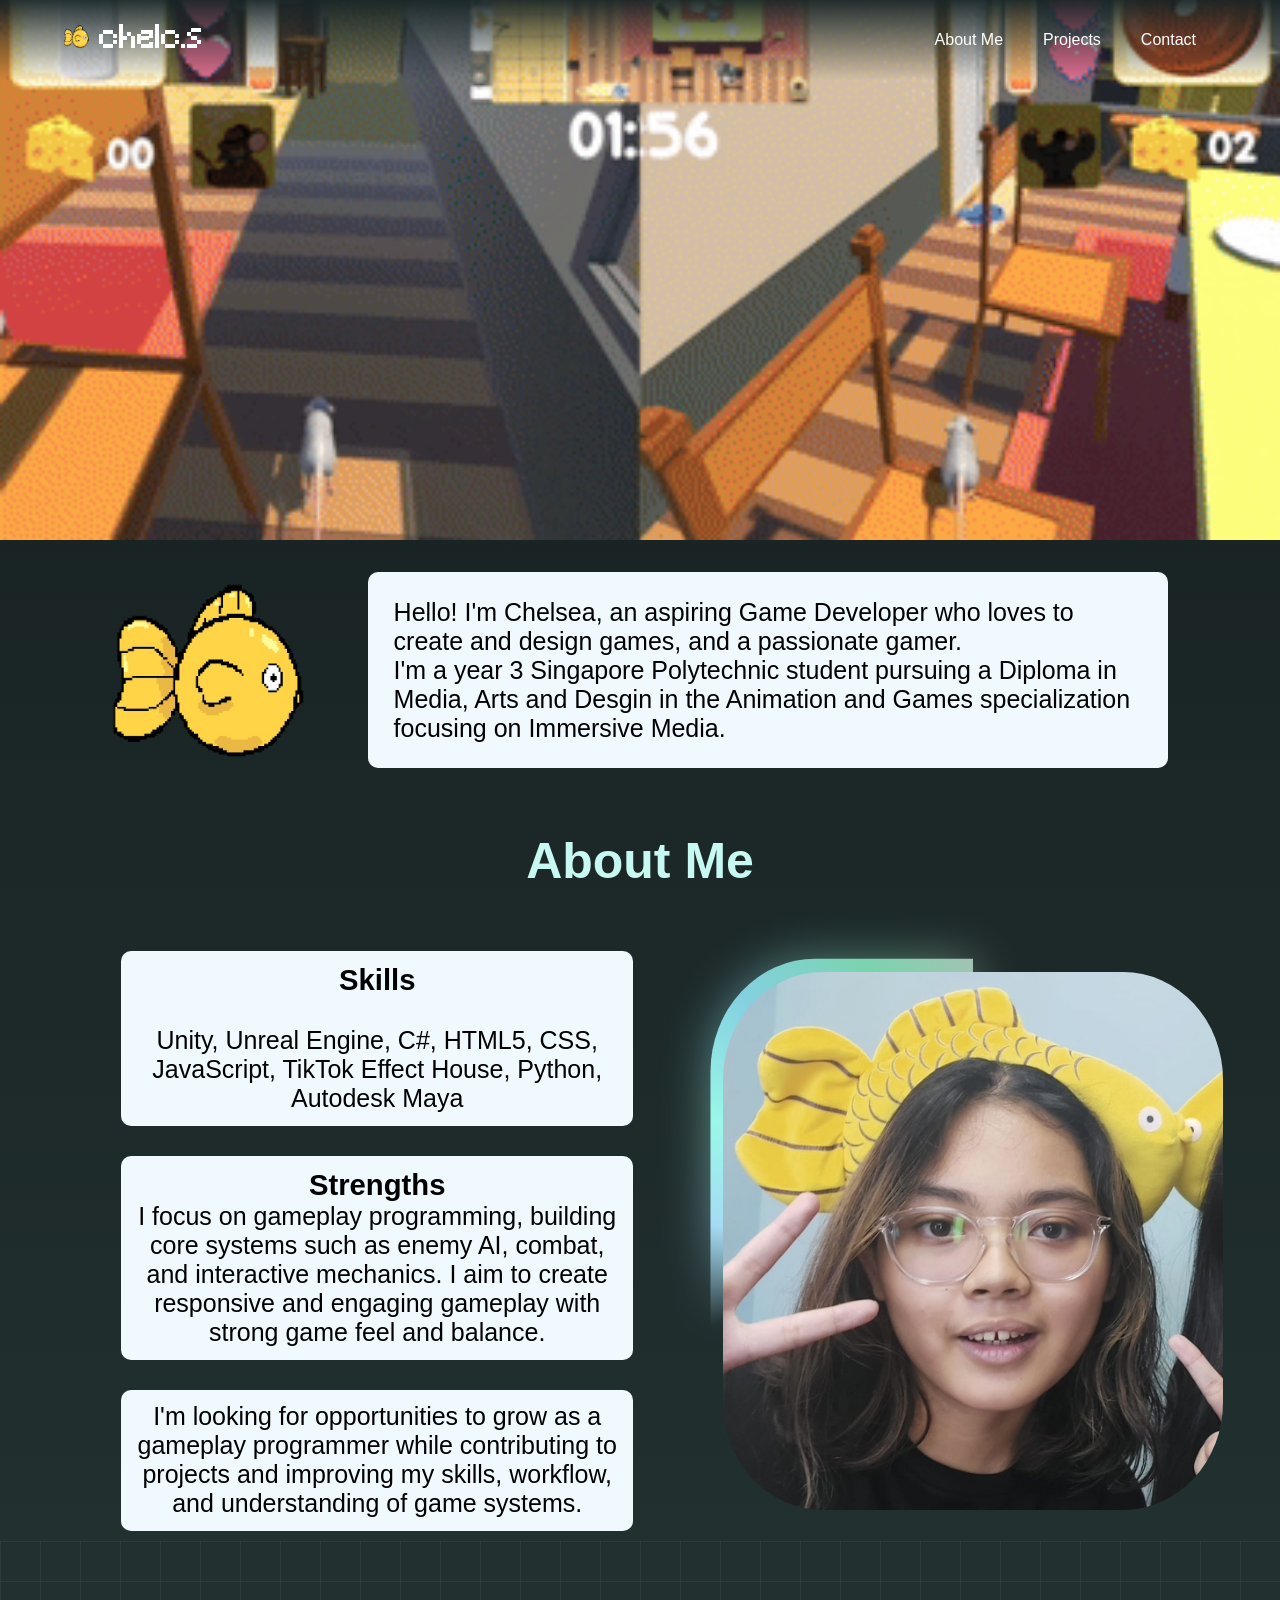
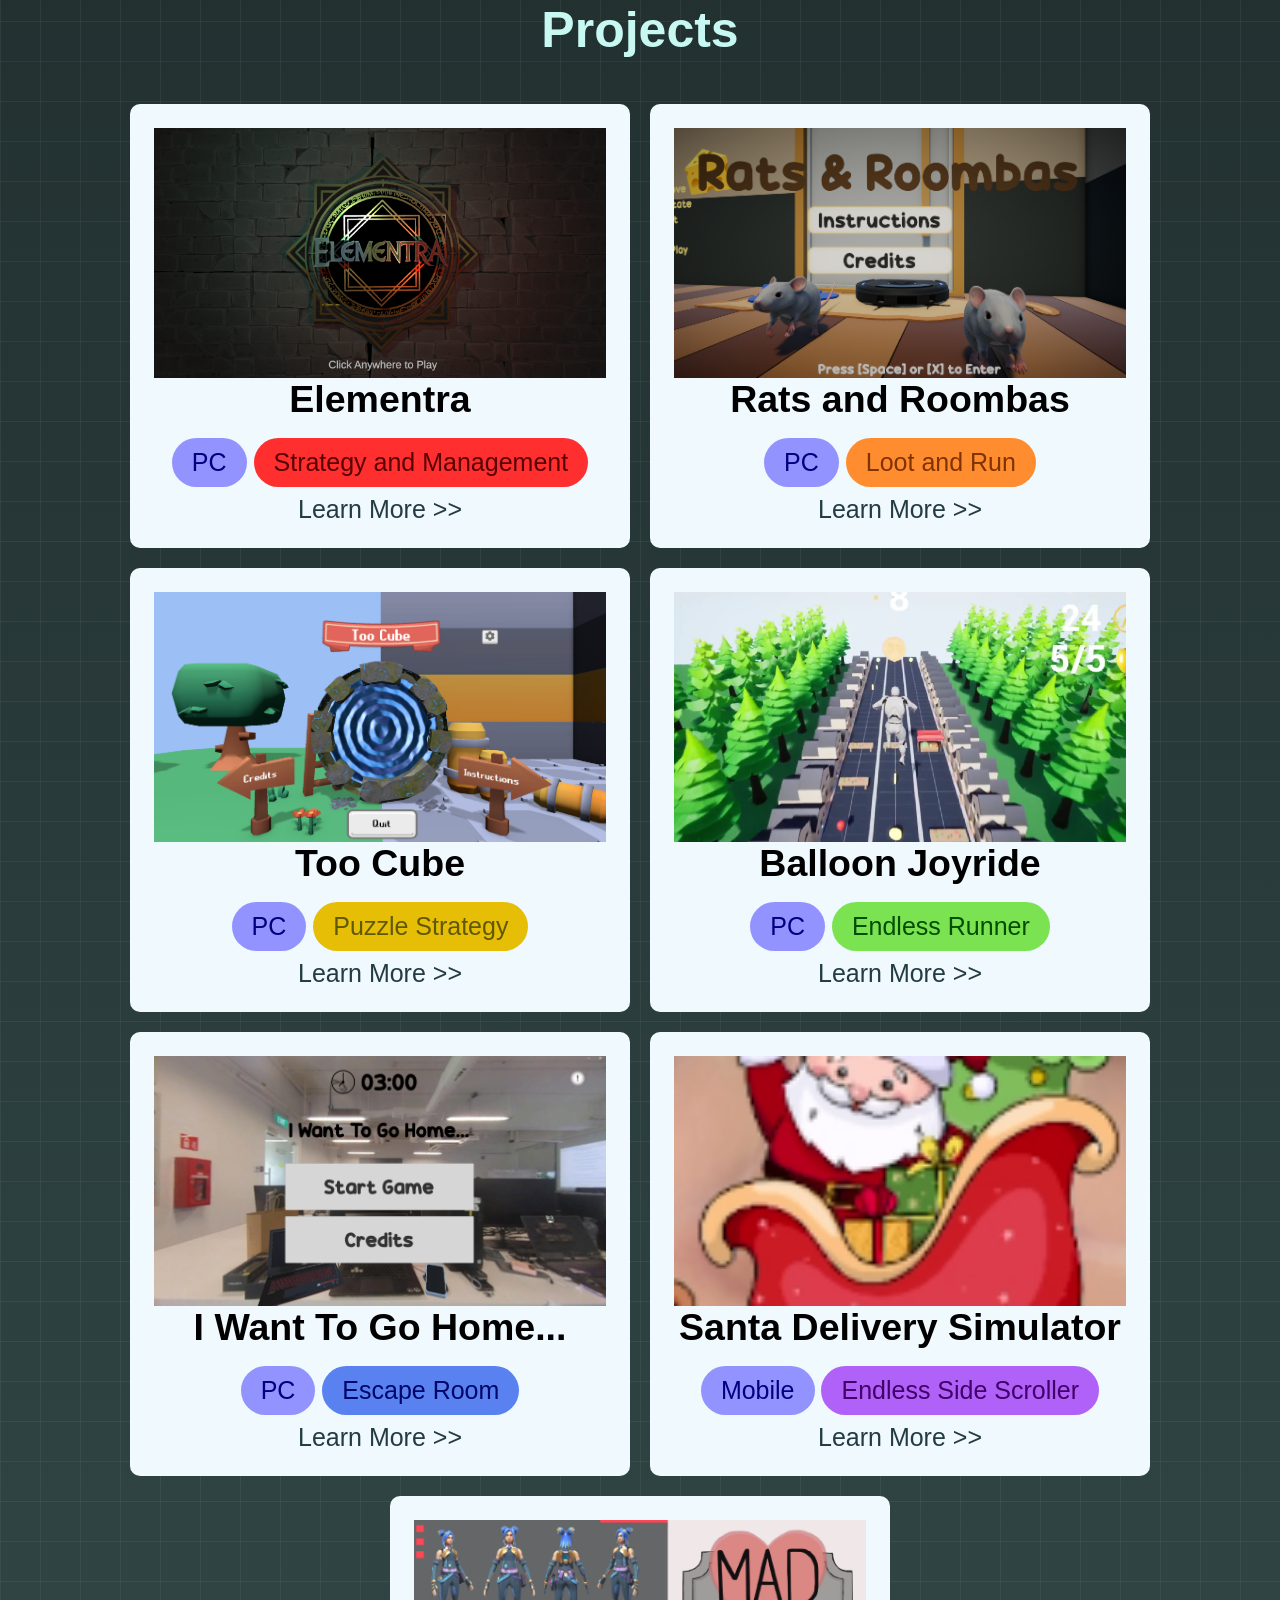
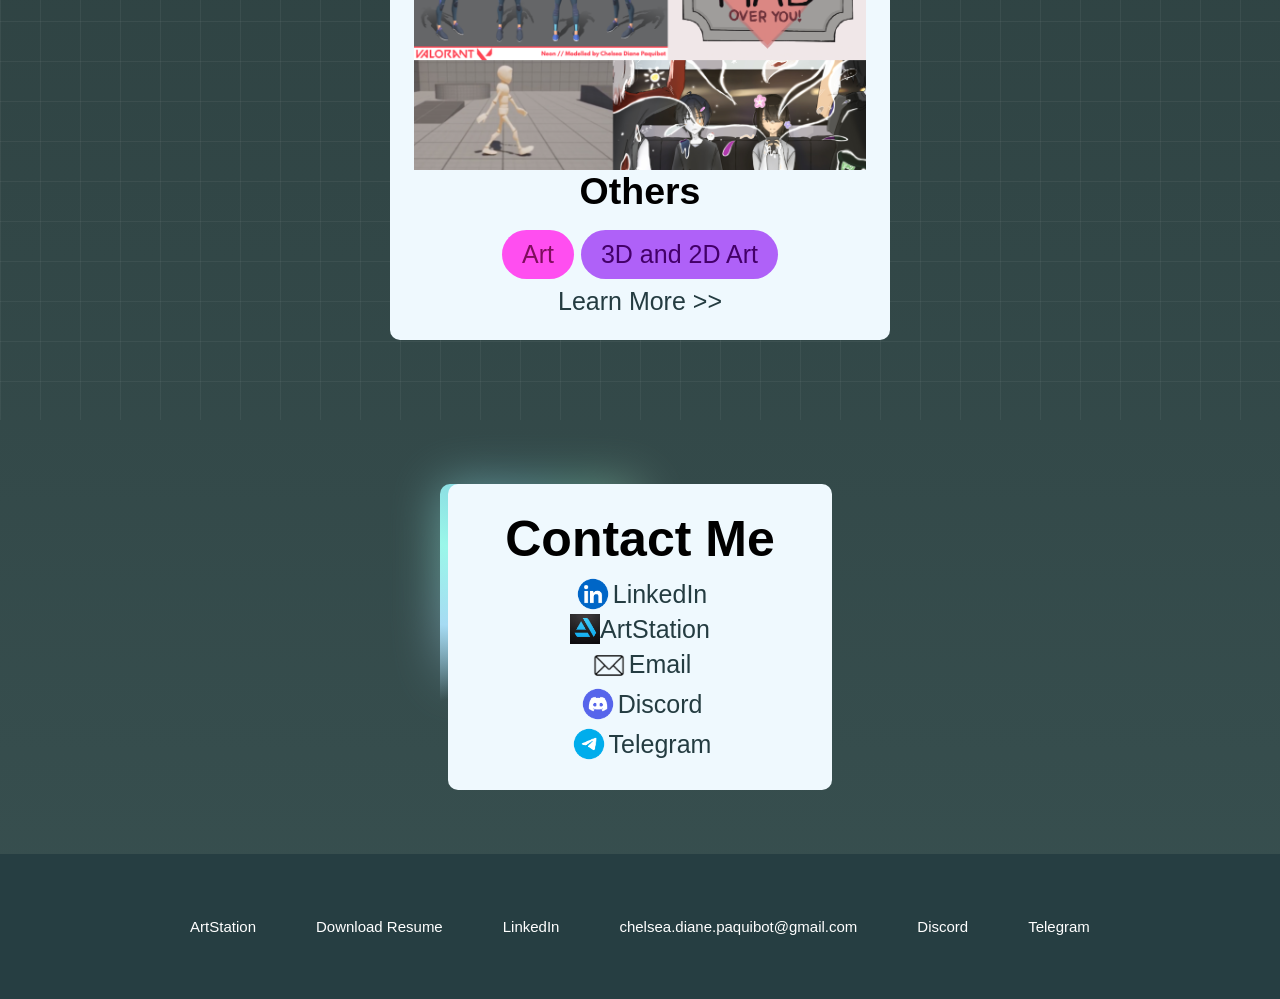
==== commit a8347588: "23 - created santa sim project - changed header video" ====
--- a/index.html
+++ b/index.html
@@ -31,7 +31,7 @@
         <!-- Gif -->
 
         <div class = "gif-header">
-            <img class = "gif-top" src = "./assets/WebsiteHeading.gif">
+            <img class = "gif-top" src = "./assets/chelcs_trailer.gif">
         </div>
 
         <!-- Profile -->
@@ -119,12 +119,12 @@
                     </div>
                 </div>
                 <div class="project-card">
-                    <div class="project-image others-bg"></div>
+                    <div class="project-image santasim-bg"></div>
                     <div class="project-description">
                         <h1>Santa Delivery Simulator</h1>
                         <span class = "project-type pc">Mobile</span>
                         <span class = "project-desc f">Endless Side Scroller</span>
-                        <br><a href="./others.html">Learn More >></a>
+                        <br><a href="./santasim.html">Learn More >></a>
                     </div>
                 </div>
                 <div class="project-card">
--- a/styles.css
+++ b/styles.css
@@ -107,9 +107,15 @@
 
 /* Gif Header */
 
-.gif-top{
-    width: 100%;
-    height: 60%;
+.gif-header{
+    width: 100%;
+    height: 60vh;
+    overflow: hidden;
+}
+
+.gif-top {
+    width: 100%;
+    height: 100%;
     object-fit: cover;
     object-position: center;
 }
@@ -117,7 +123,7 @@
 /* Profile */
 
 .profile {
-    padding-top: 1%;
+    padding-top: 2.5%;
     display: flex;
     flex-wrap: wrap;
     align-items: center;
@@ -452,7 +458,7 @@
 }
 
 .project-card:hover .ratsandroombas-bg{
-    background-image: url(./assets/RatsAndRoombas_Gif1.gif);
+    background-image: url(./assets/RatsAndRoombas_GifIndex.gif);
 }
 
 .toocube-bg{
@@ -477,6 +483,14 @@
 
 .project-card:hover .iwtgh-bg{
     background-image: url(./assets/Iwtgh_Gif1.gif);
+}
+
+.santasim-bg{
+    background-image: url(./assets/SantaSim.png);
+}
+
+.project-card:hover .santasim-bg{
+    background-image: url(./assets/SantaSim_Gif.gif)
 }
 
 .others-bg{
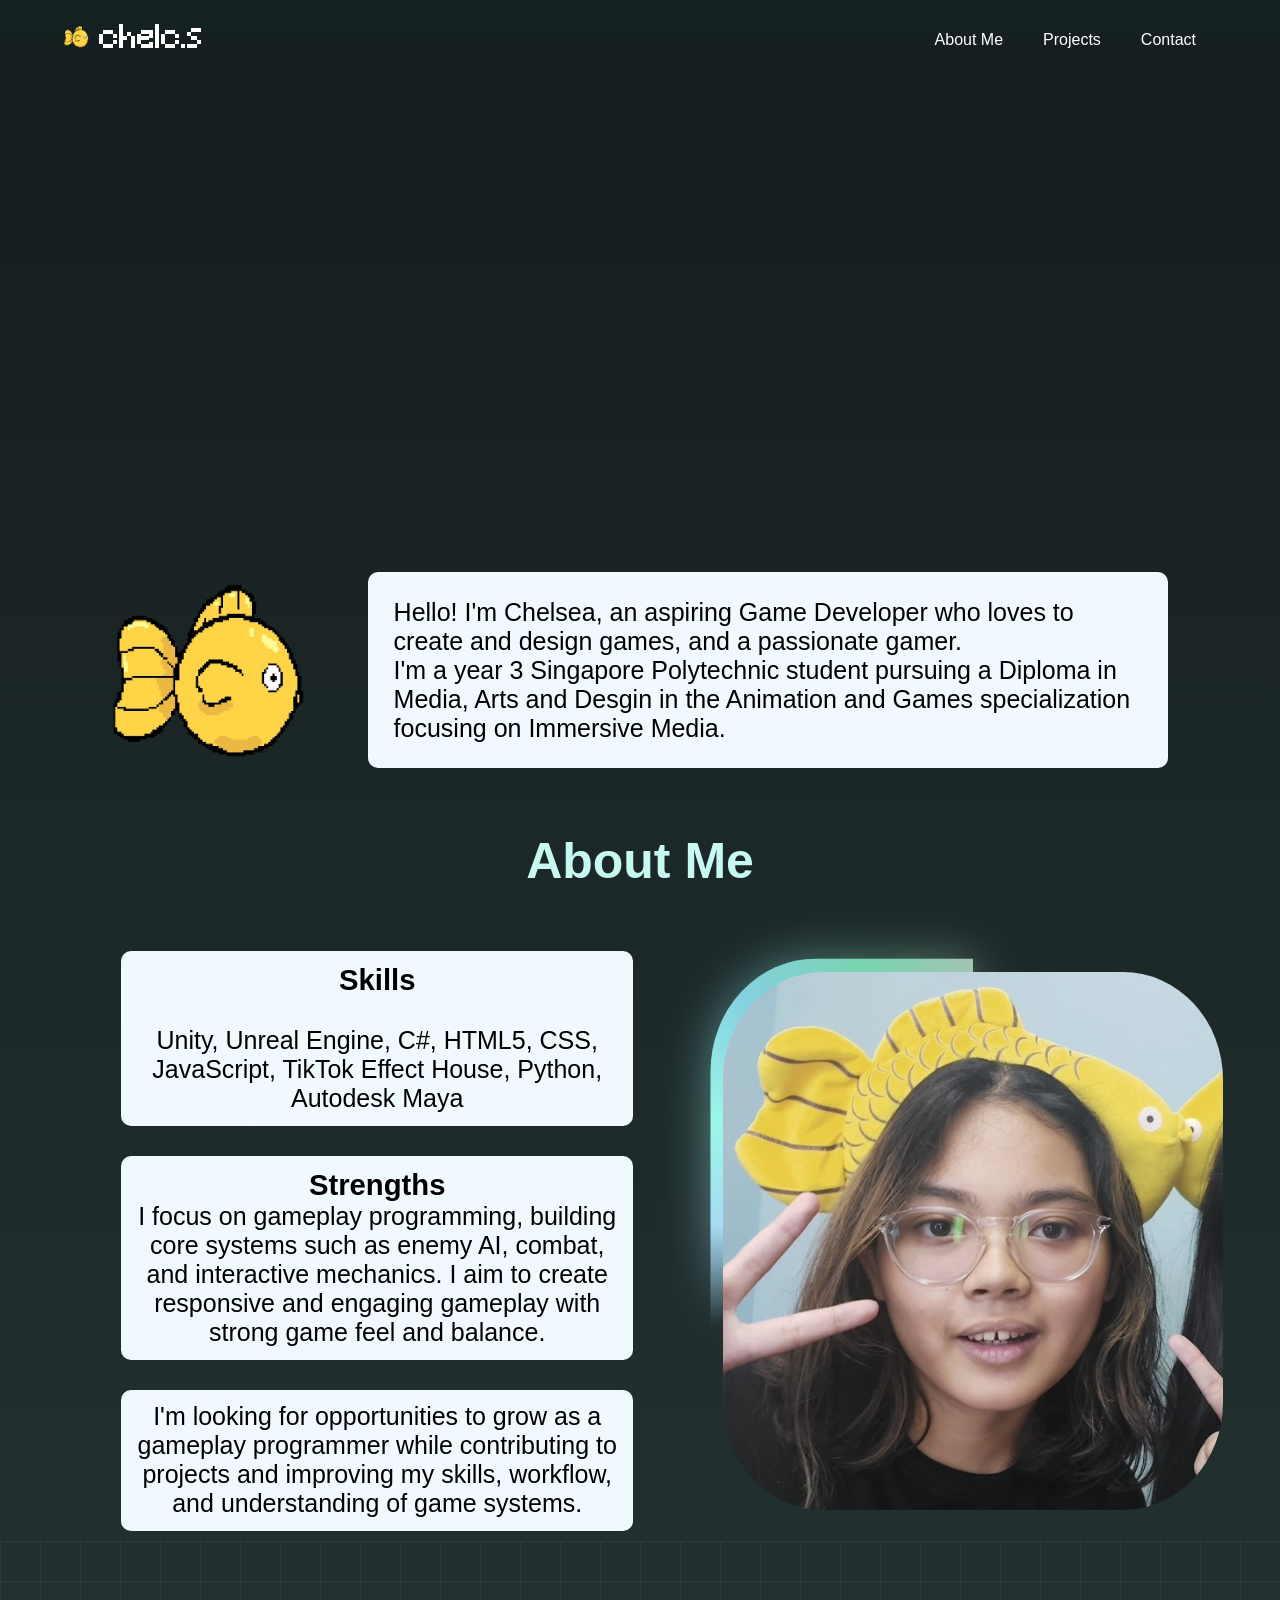
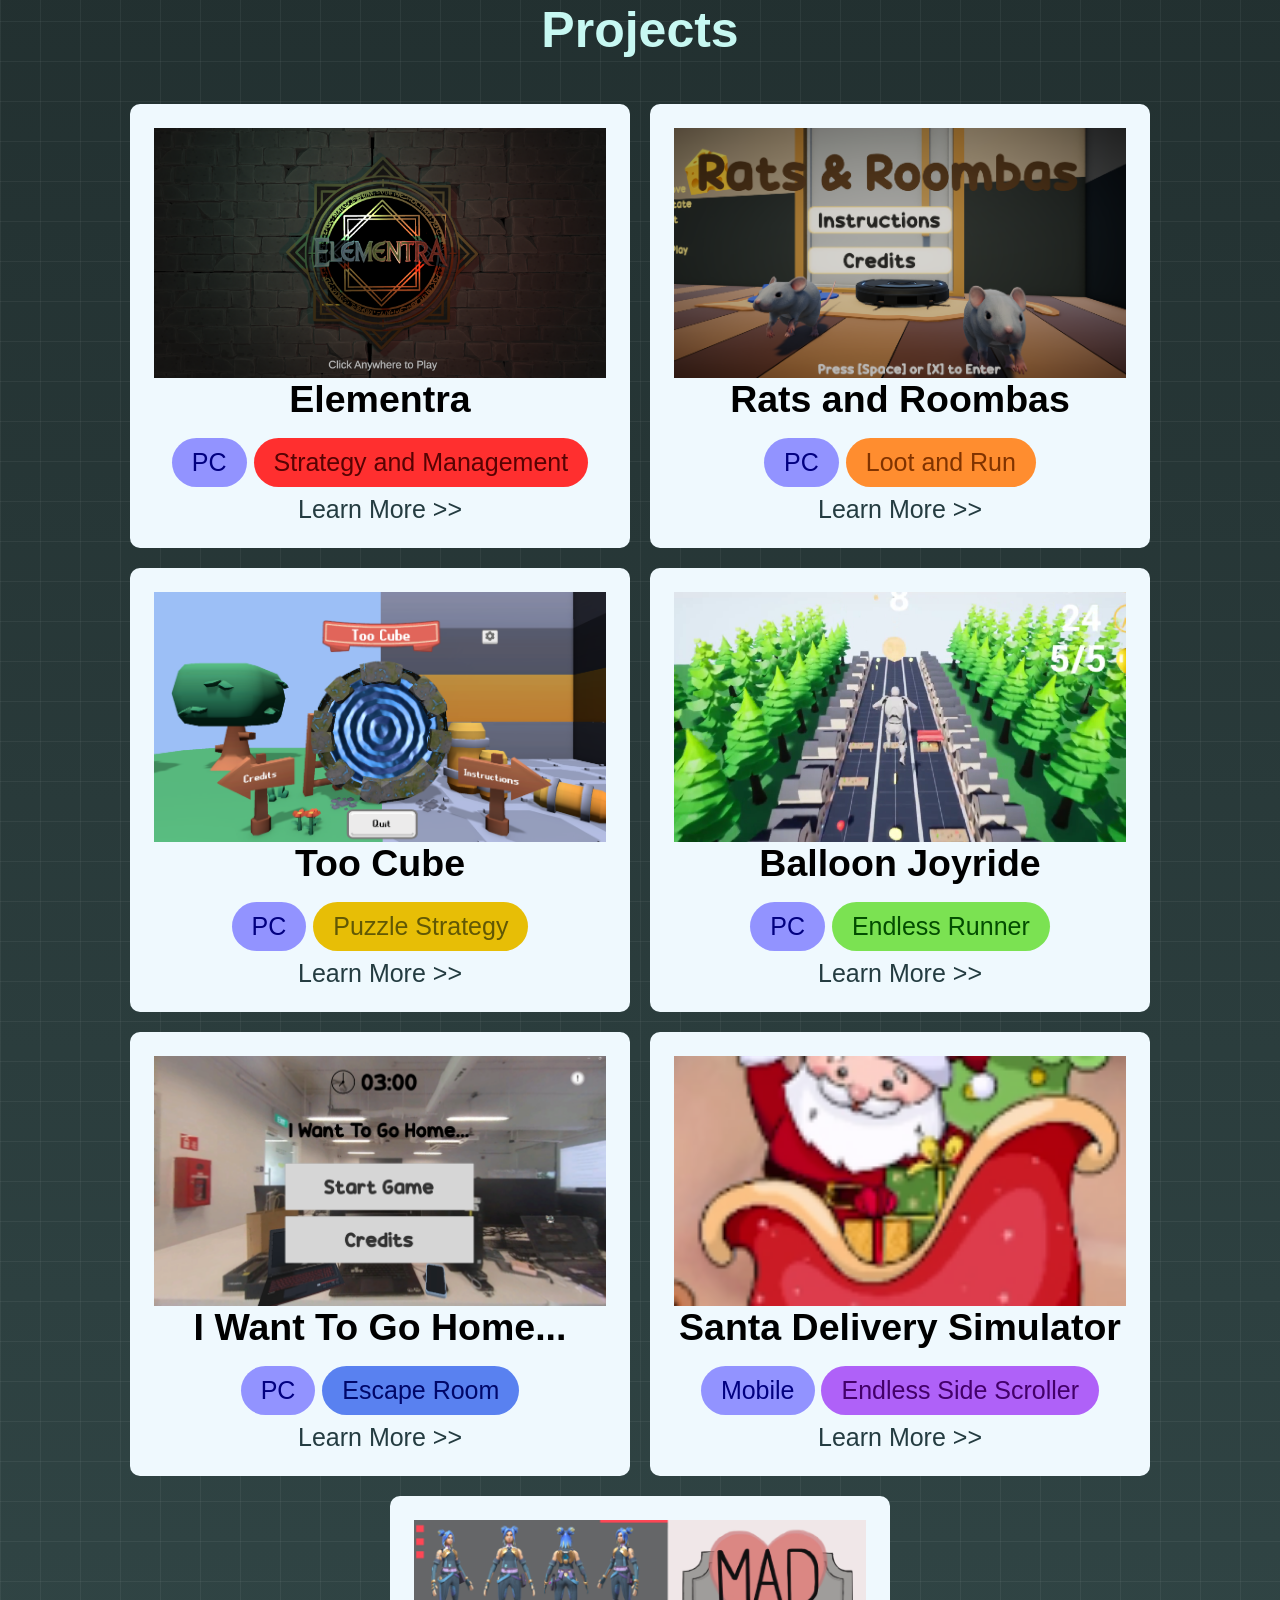
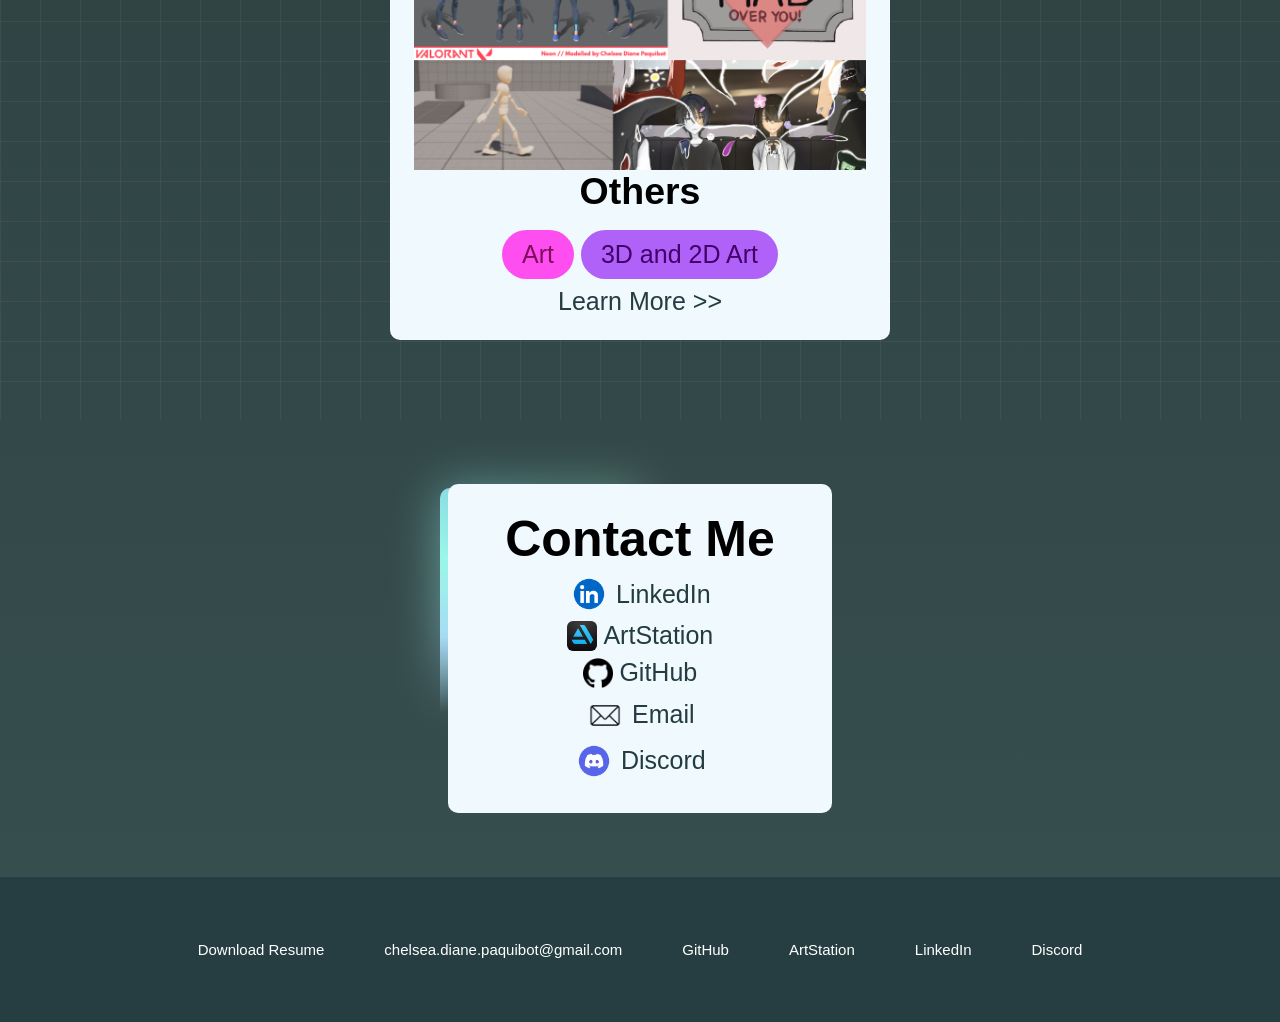
==== commit 916e1786: "24 - tweak footer - changed others video" ====
--- a/index.html
+++ b/index.html
@@ -31,7 +31,7 @@
         <!-- Gif -->
 
         <div class = "gif-header">
-            <img class = "gif-top" src = "./assets/chelcs_trailer.gif">
+            <video class = "gif-top" src = "./assets/chelcs_trailer.mp4" autoplay loop muted playsinline>
         </div>
 
         <!-- Profile -->
@@ -208,33 +208,32 @@
                 <div class="contact-list">
                     
                     <div class = "links">
-                        <img src = "./assets/Logo_LinkedIn.png" id = "contact-logo">
-                        <a href="https://www.linkedin.com/in/chelsea-diane-paquibot/">LinkedIn</a> <br>
-                    </div>
-
-                    <div class = "links">
-                        <img src = "./assets/Logo_ArtStation.png" width = "30" height = "30">
+                        <img class = "links-img" src = "./assets/Logo_LinkedIn.png" id = "contact-logo">
+                        <a href="www.linkedin.com/in/chelsea-diane-paquibot/">LinkedIn</a> <br>
+                    </div>
+
+                    <div class = "links">
+                        <img class = "links-img" src = "./assets/Logo_ArtStation.png" width = "30" height = "30">
                         <a href="mxisnd.artstation.com">ArtStation</a> <br>
                     </div>
 
                     <div class = "links">
-                        <img src = "./assets/Logo_Email.png" id = "contact-logo">
+                        <img class = "links-img" src = "./assets/Logo_GitHub.png" width = "30" height = "30">
+                        <a href="github.com/mxisnd">GitHub</a> <br>
+                    </div>
+
+                    <div class = "links">
+                        <img class = "links-img" src = "./assets/Logo_Email.png" id = "contact-logo">
                         <a href="mailto:chelsea.diane.paquibot@gmail.com">Email</a>
 
                     </div>
 
                     <div class = "links">
-                        <img src = "./assets/Logo_Discord.png" id = "contact-logo">
+                        <img class = "links-img" src = "./assets/Logo_Discord.png" id = "contact-logo">
                         <a href="#" id = "discordLink" onclick = "copyTextDisc(event)">Discord</a> <br>
                         <p id = "textToCopyDisc" style = "display: none;">mxisnd</p>                    
                     </div>
 
-                    <div class = "links">
-                        <img src = "./assets/Logo_Telegram.png" id = "contact-logo">
-                        <a href="#" id = "teleLink" onclick = "copyTextTele(event)">Telegram</a> <br>
-                        <p id = "textToCopyTele" style = "display: none;">mxisnd</p>
-                    </div>
-
                 </div>
             </div>
         </div>
@@ -243,16 +242,14 @@
 
         <div class = "footer-container">
             <div class="footer-heading footer-1">
-                <a href="https://www.artstation.com/mxisnd">ArtStation</a>
                 <a href="./assets/Chelsea Diane Balane Paquibot Resume.pdf" download>Download Resume</a>
-                <a href="https://www.linkedin.com/in/chelsea-diane-paquibot/">LinkedIn</a>
                 <a href="mailto:chelsea.diane.paquibot@gmail.com">chelsea.diane.paquibot@gmail.com</a>
-                    
+                <a href="github.com/mxisnd">GitHub</a>
+                <a href="www.artstation.com/mxisnd">ArtStation</a>
+                
+                <a href="www.linkedin.com/in/chelsea-diane-paquibot/">LinkedIn</a>
                 <a href="#" id = "discordLink2" onclick = "copyTextDisc2(event)">Discord</a>
                 <p id = "textToCopyDisc2" style = "display: none;">mxisnd</p>
-
-                <a href="#" id = "teleLink2" onclick = "copyTextTele2(event)">Telegram</a>
-                <p id = "textToCopyTele2" style = "display: none;">mxisnd</p>
             </div>
         </div>
 
--- a/styles.css
+++ b/styles.css
@@ -621,9 +621,15 @@
 }
 
 .links {
-    display: flex;
-    align-items: center;
-    justify-content: center;
+    padding-bottom: 2%;
+    display: flex;
+    align-items: center;
+    justify-content: center;
+}
+
+.links-img {
+    border-radius: 20%;
+    margin-right: 2%;
 }
 
 .contact-list a{
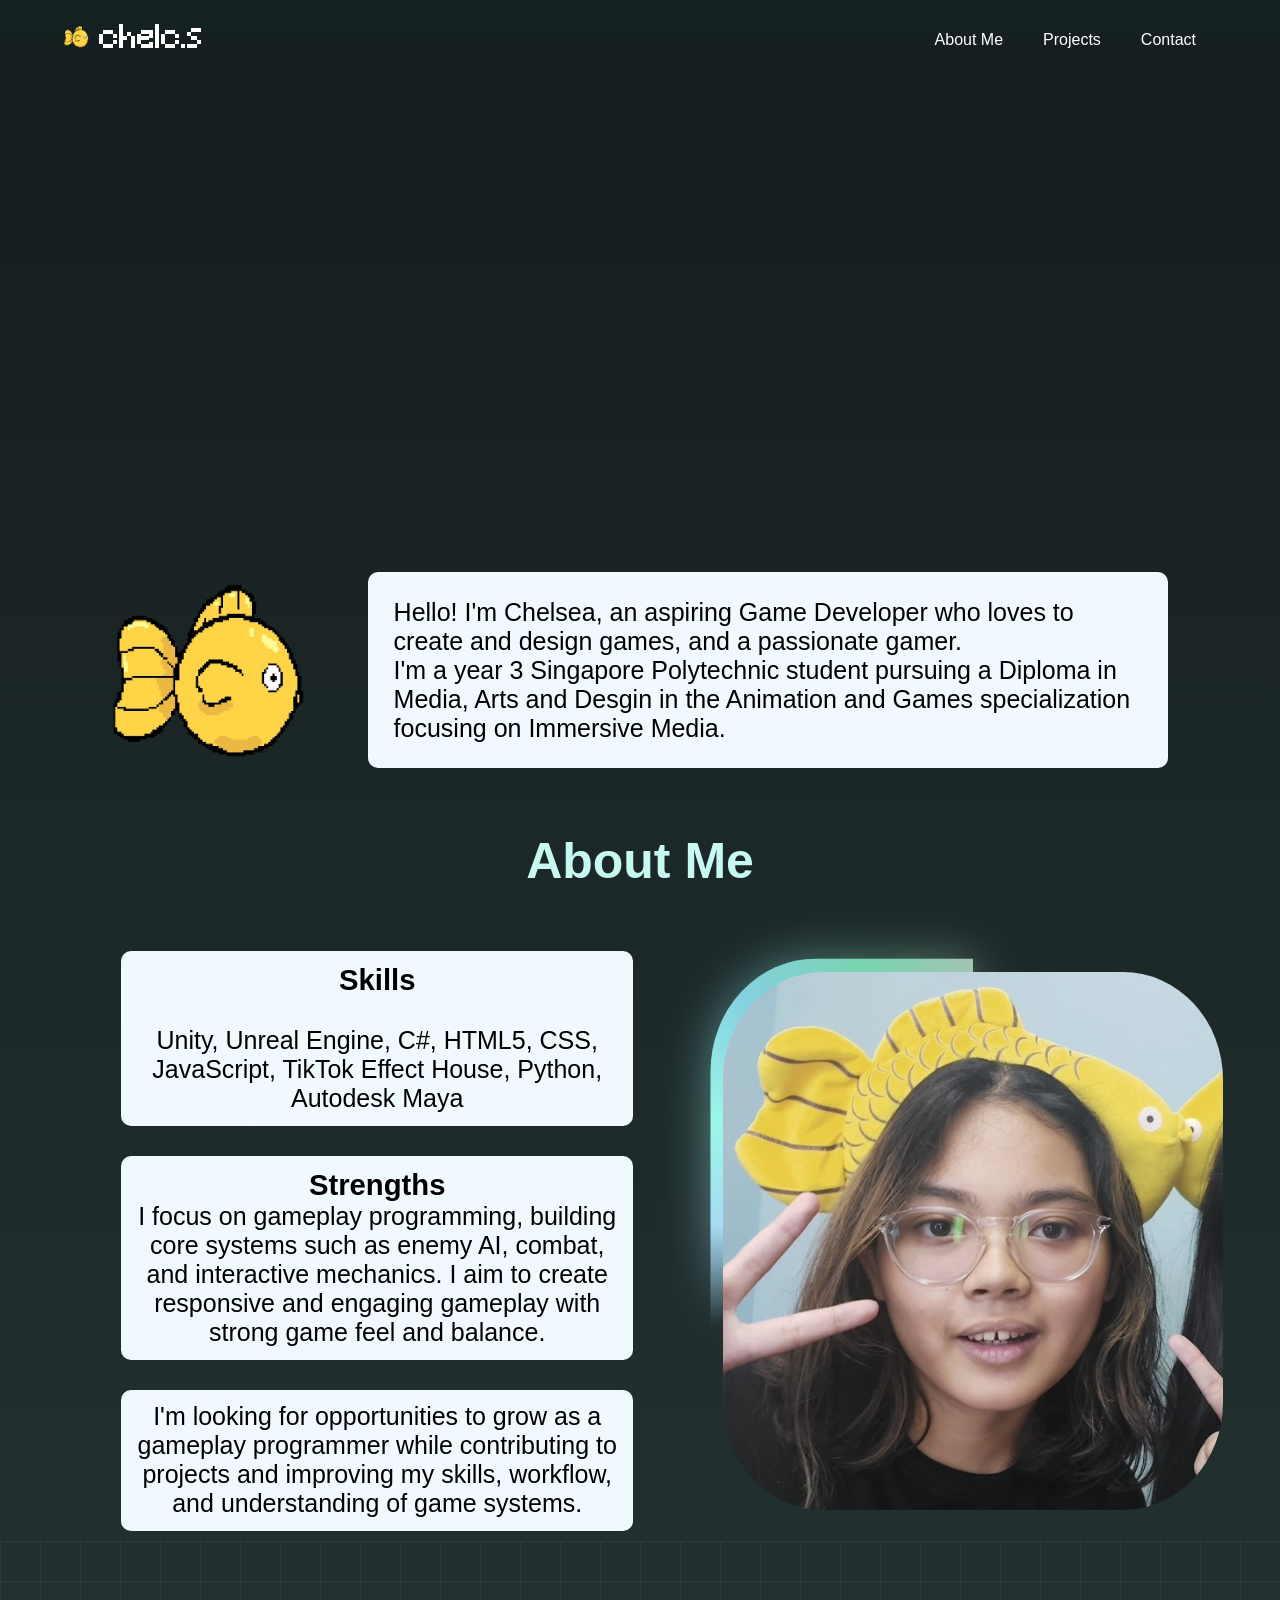
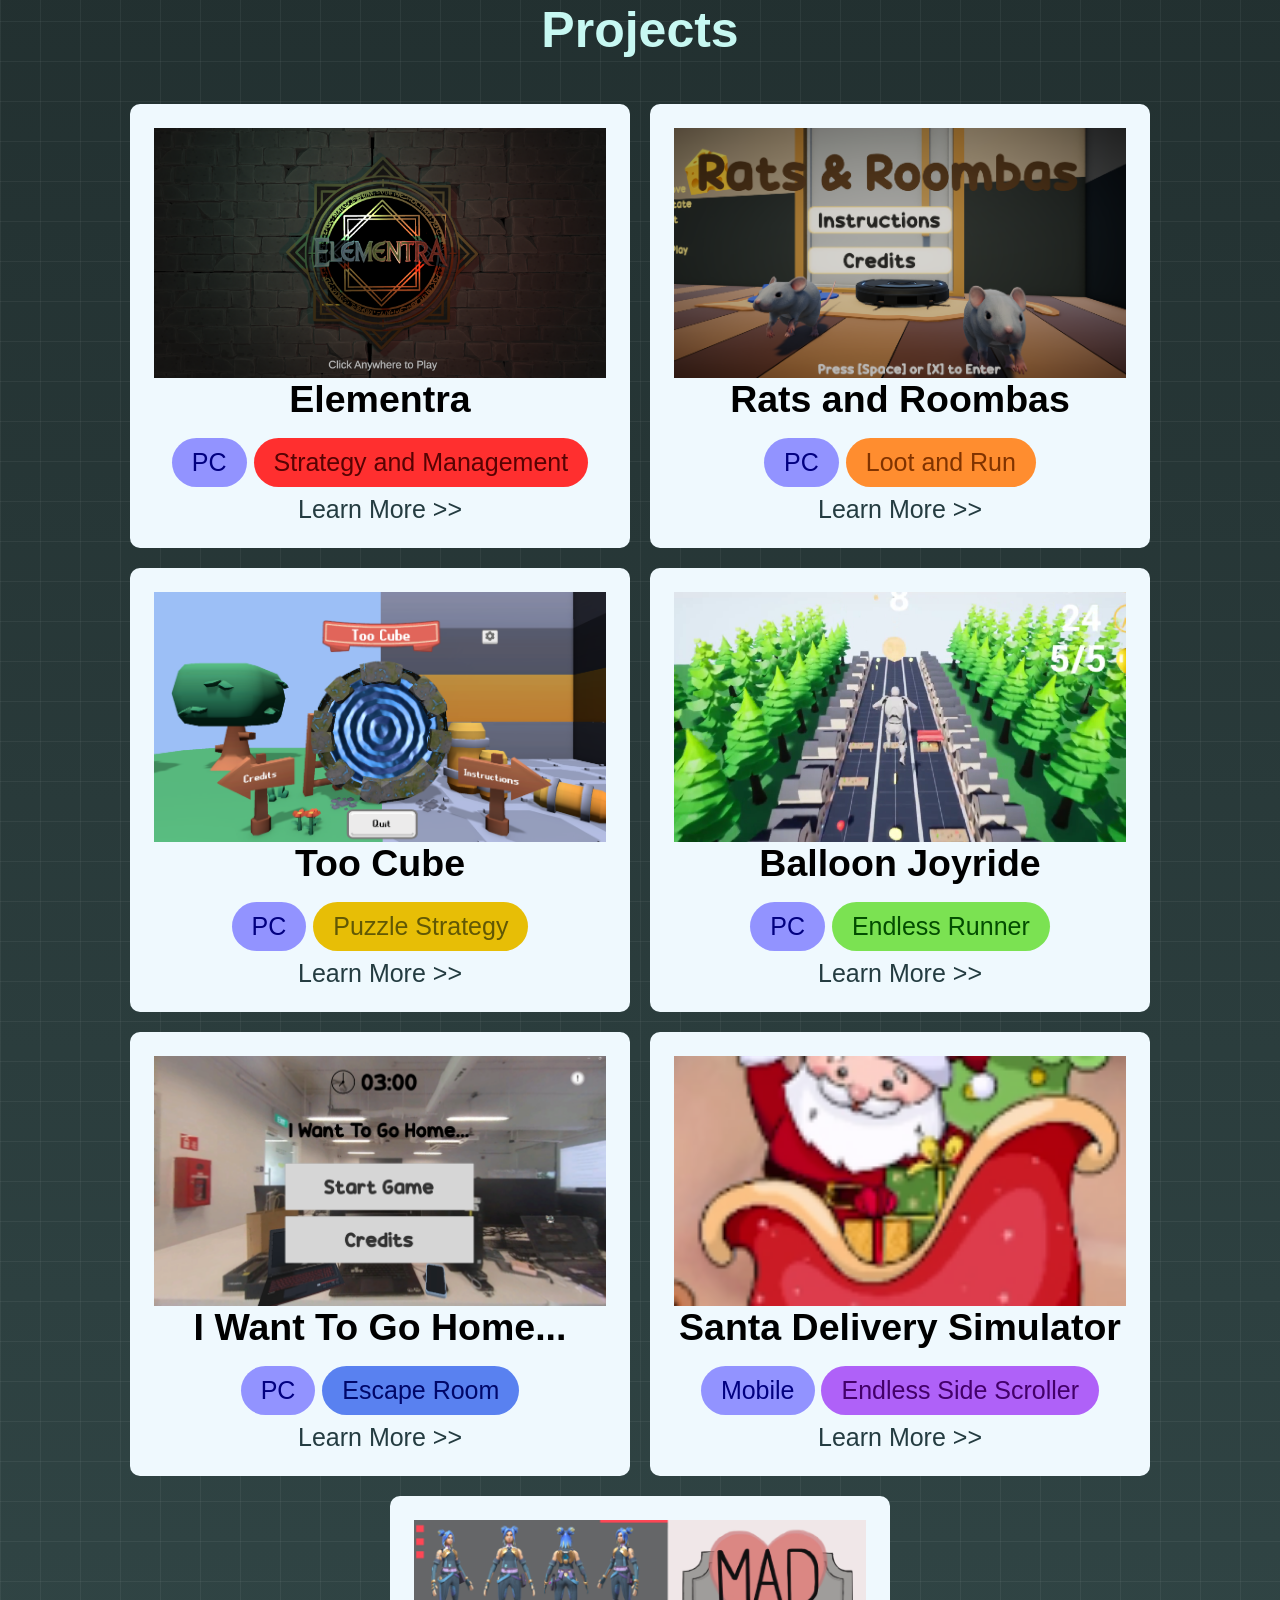
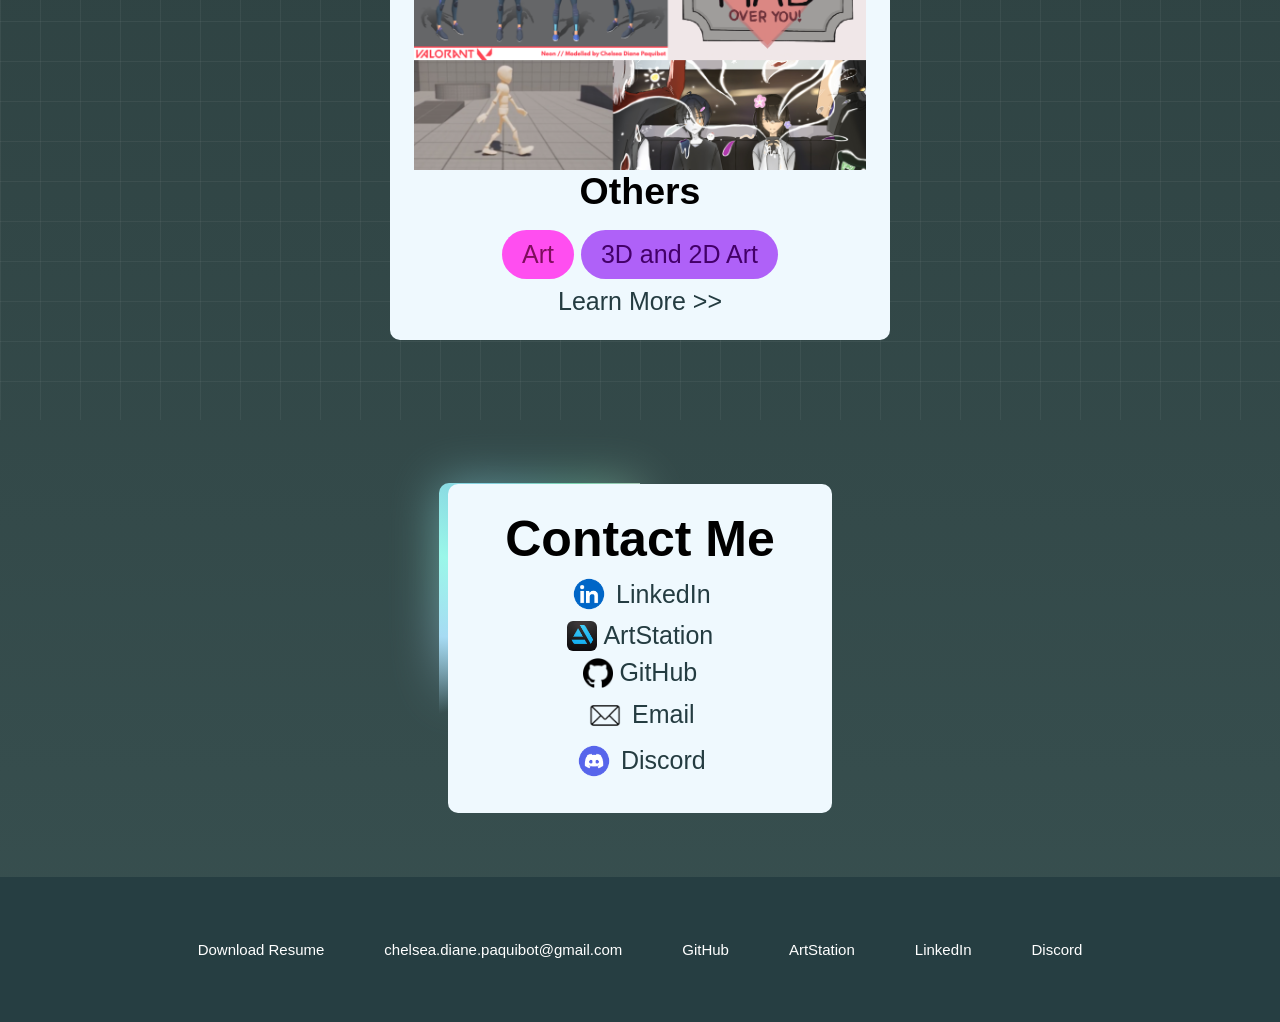
==== commit ff9a65f0: "24.2 - changed link links" ====
--- a/index.html
+++ b/index.html
@@ -214,12 +214,12 @@
 
                     <div class = "links">
                         <img class = "links-img" src = "./assets/Logo_ArtStation.png" width = "30" height = "30">
-                        <a href="mxisnd.artstation.com">ArtStation</a> <br>
+                        <a href="https://www.mxisnd.artstation.com">ArtStation</a> <br>
                     </div>
 
                     <div class = "links">
                         <img class = "links-img" src = "./assets/Logo_GitHub.png" width = "30" height = "30">
-                        <a href="github.com/mxisnd">GitHub</a> <br>
+                        <a href="https://github.com/mxisnd">GitHub</a> <br>
                     </div>
 
                     <div class = "links">
@@ -244,10 +244,10 @@
             <div class="footer-heading footer-1">
                 <a href="./assets/Chelsea Diane Balane Paquibot Resume.pdf" download>Download Resume</a>
                 <a href="mailto:chelsea.diane.paquibot@gmail.com">chelsea.diane.paquibot@gmail.com</a>
-                <a href="github.com/mxisnd">GitHub</a>
-                <a href="www.artstation.com/mxisnd">ArtStation</a>
+                <a href="https://www.github.com/mxisnd">GitHub</a>
+                <a href="https://www.artstation.com/mxisnd">ArtStation</a>
                 
-                <a href="www.linkedin.com/in/chelsea-diane-paquibot/">LinkedIn</a>
+                <a href="https://www.linkedin.com/in/chelsea-diane-paquibot/">LinkedIn</a>
                 <a href="#" id = "discordLink2" onclick = "copyTextDisc2(event)">Discord</a>
                 <p id = "textToCopyDisc2" style = "display: none;">mxisnd</p>
             </div>
--- a/styles.css
+++ b/styles.css
@@ -584,7 +584,7 @@
     height: 65%;
     background-image: conic-gradient(from var(--angle), transparent 70%, #a6dbf3, #9af7e9, #84d0e0, #7ad4af, #a1c4b2);
     z-index: -1;
-    padding: 20px 8px 5px 8px;
+    padding: 20px 10px 15px 8px;
     border-radius: 10px;
     animation: 3s spin linear infinite;
 }
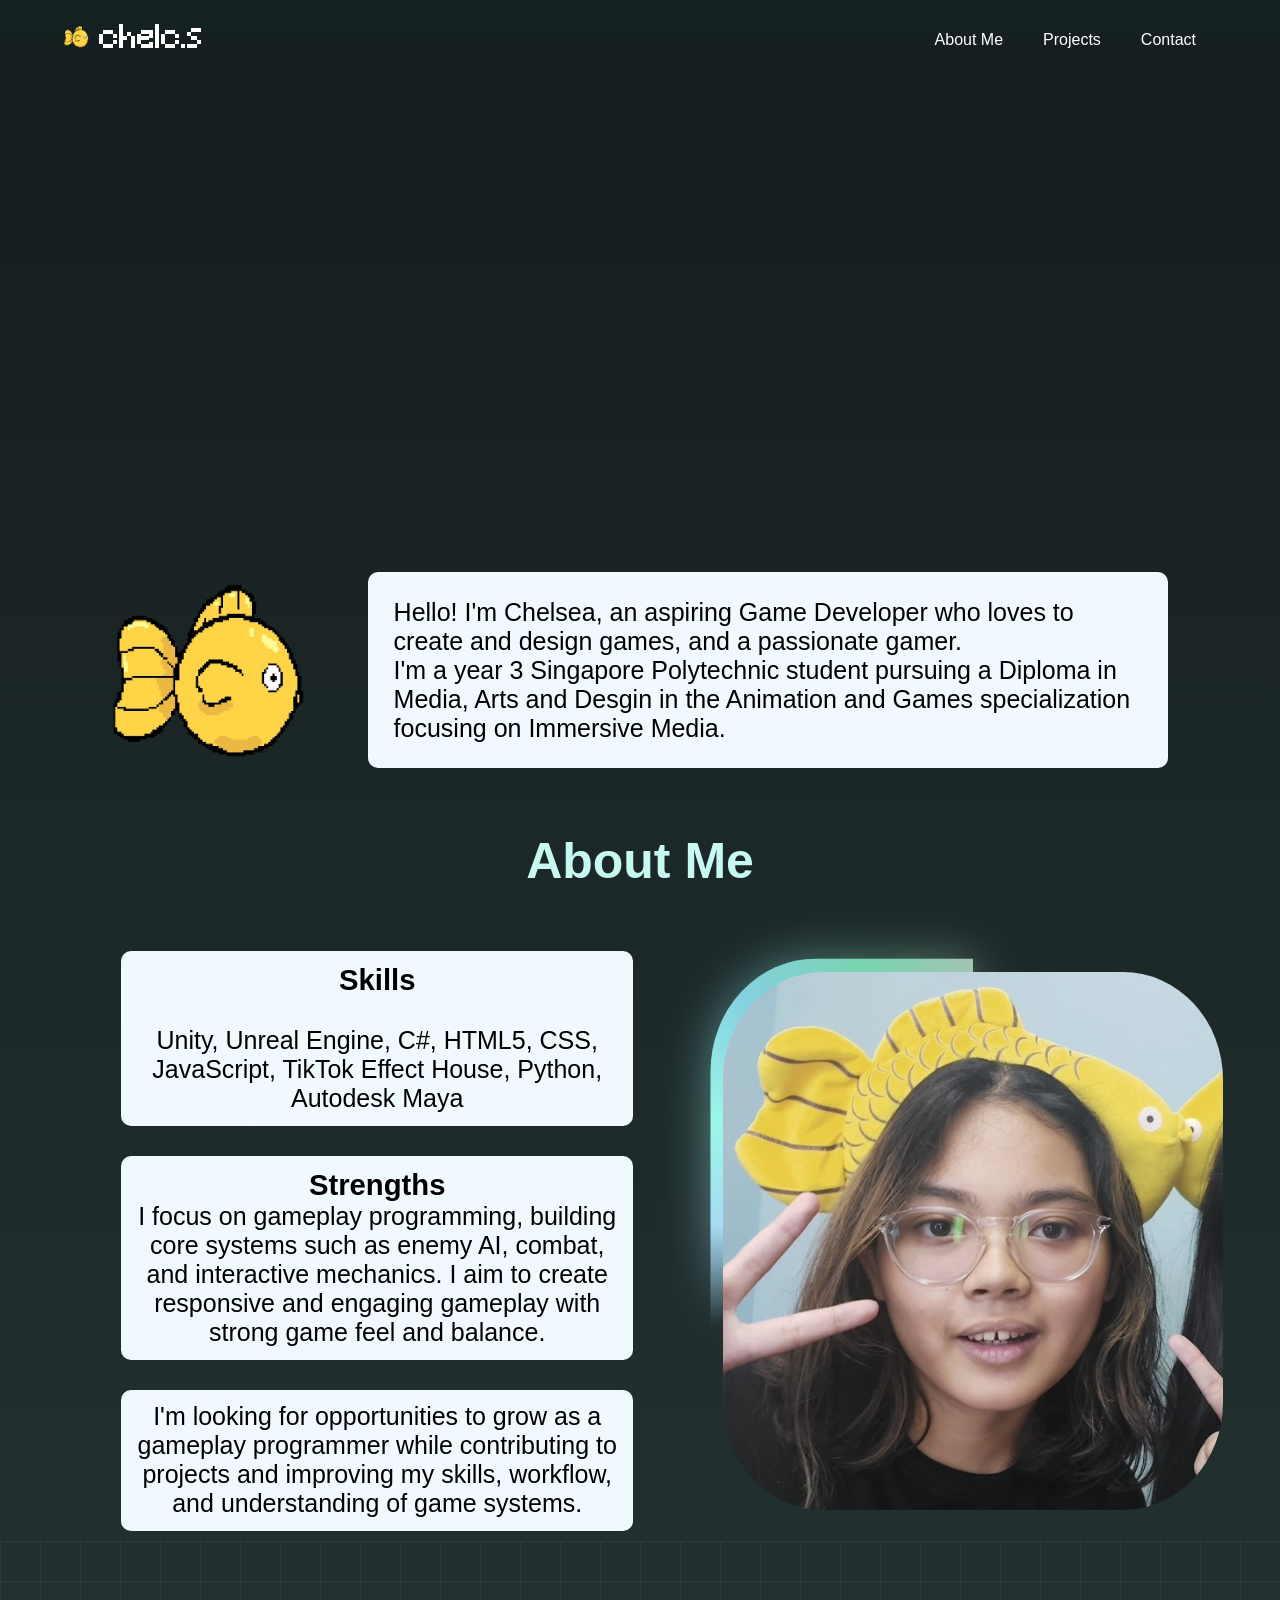
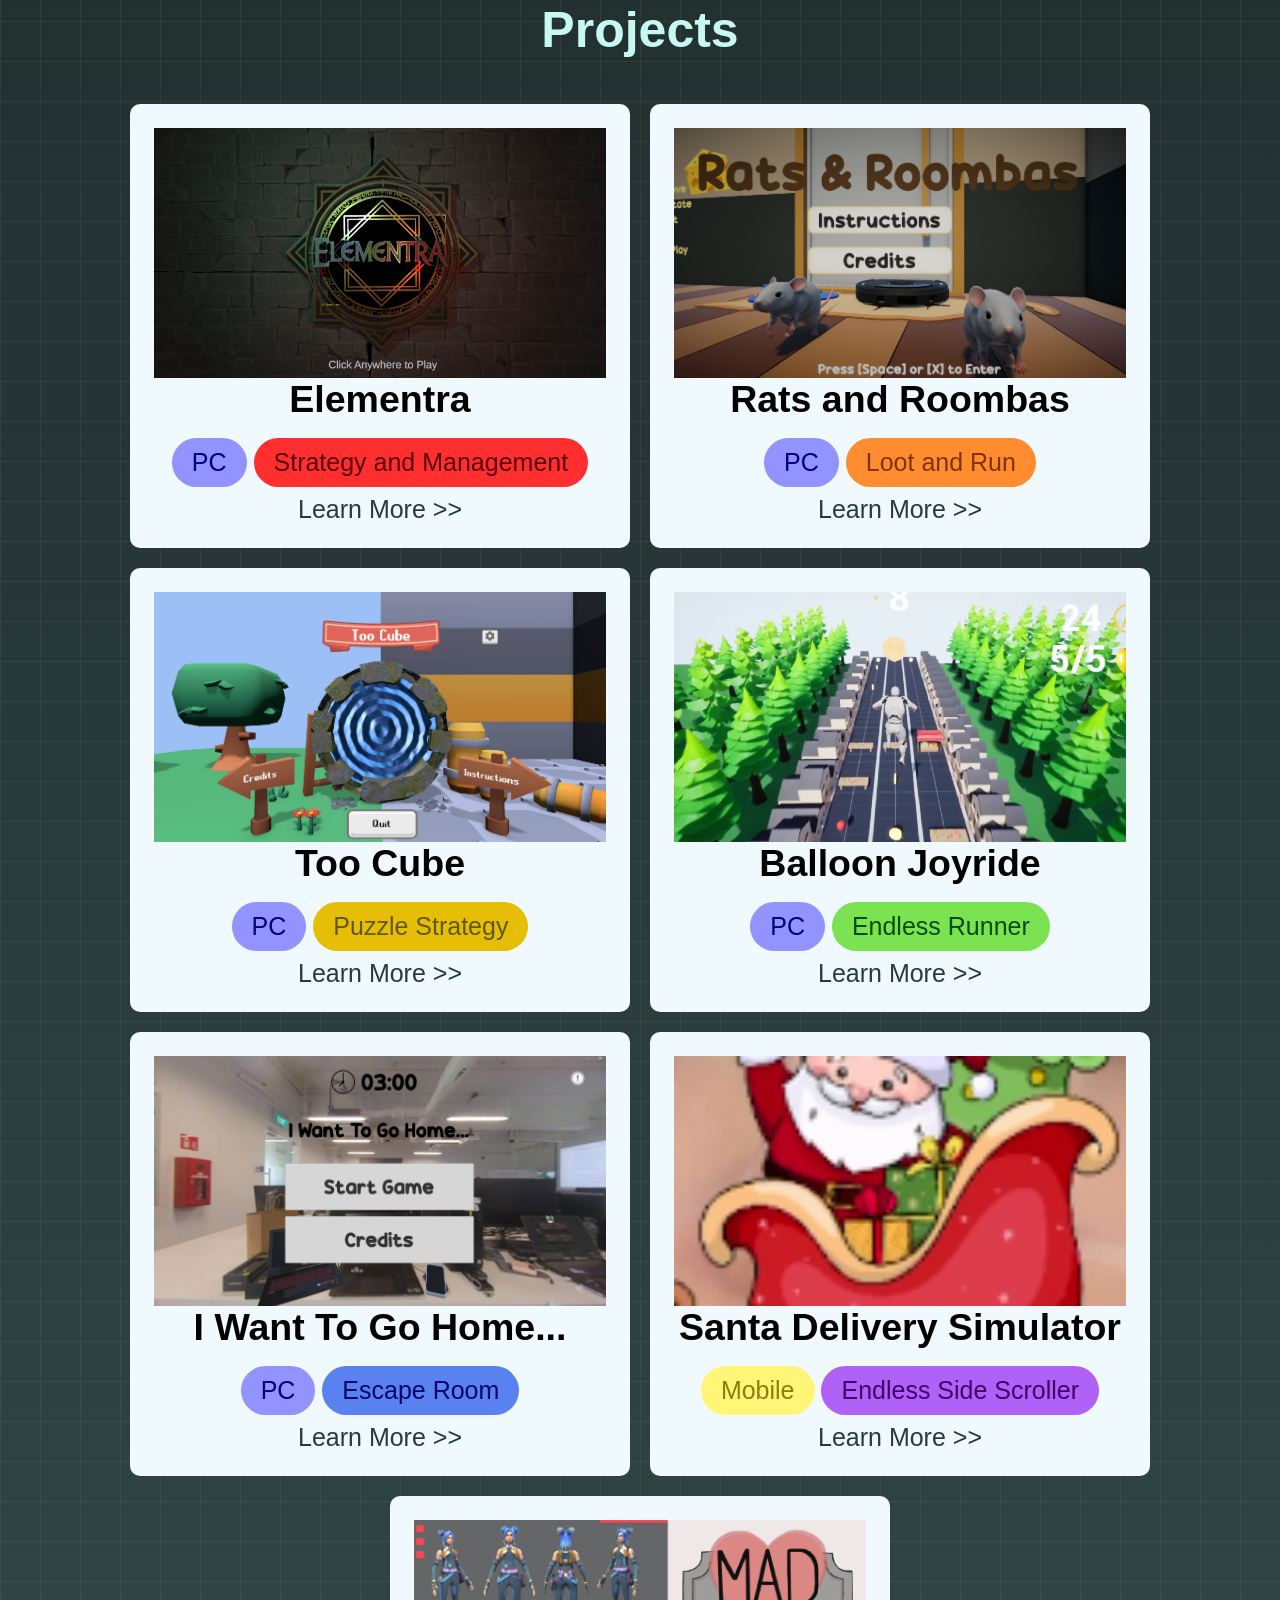
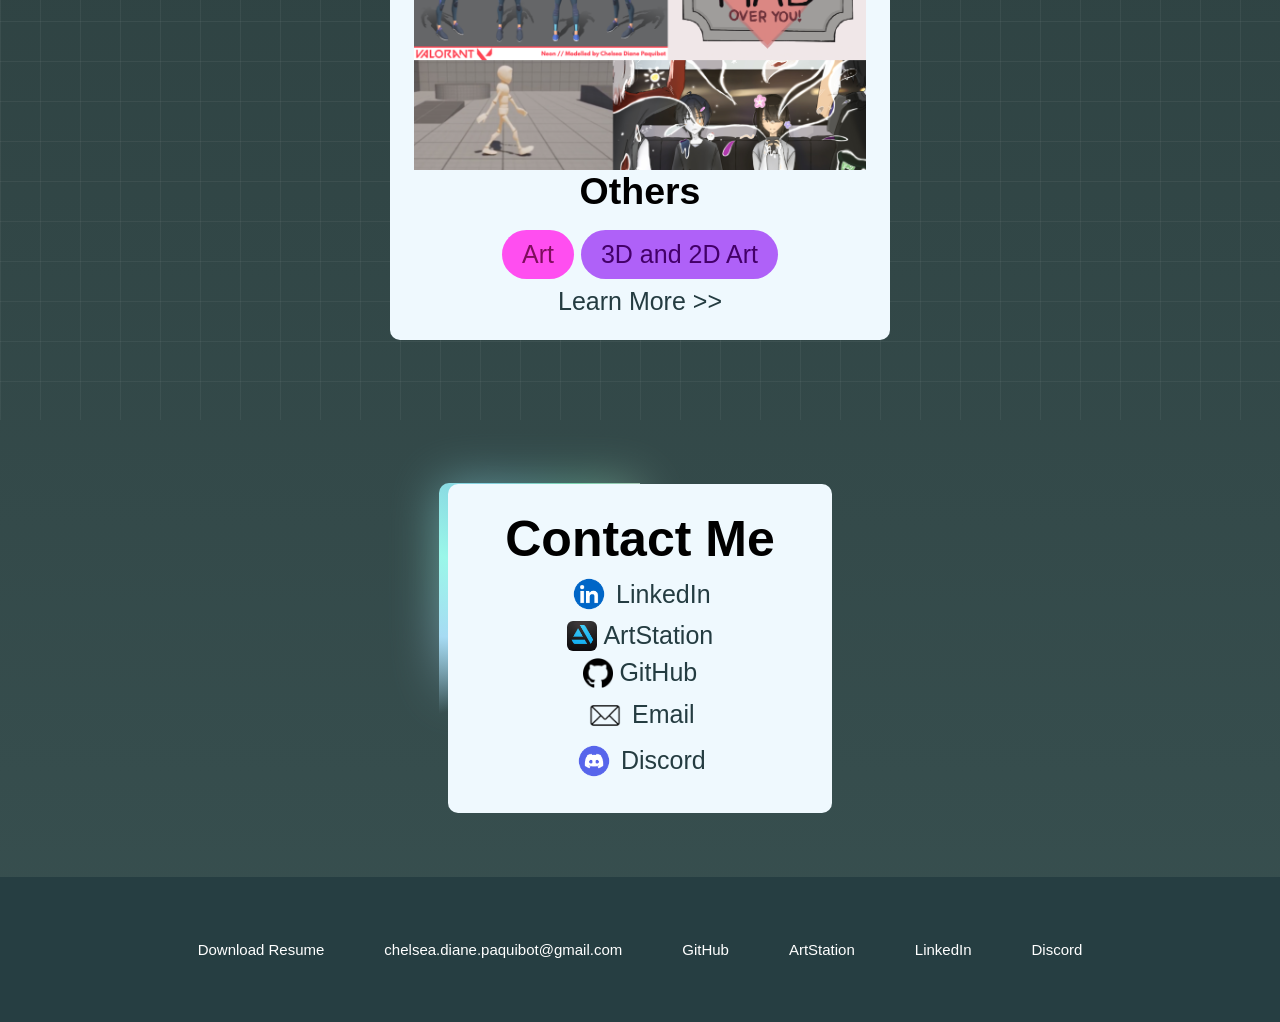
==== commit 07bdf0a8: "24.2.3 tweak" ====
--- a/index.html
+++ b/index.html
@@ -122,7 +122,7 @@
                     <div class="project-image santasim-bg"></div>
                     <div class="project-description">
                         <h1>Santa Delivery Simulator</h1>
-                        <span class = "project-type pc">Mobile</span>
+                        <span class = "project-type mobile">Mobile</span>
                         <span class = "project-desc f">Endless Side Scroller</span>
                         <br><a href="./santasim.html">Learn More >></a>
                     </div>
@@ -209,7 +209,7 @@
                     
                     <div class = "links">
                         <img class = "links-img" src = "./assets/Logo_LinkedIn.png" id = "contact-logo">
-                        <a href="www.linkedin.com/in/chelsea-diane-paquibot/">LinkedIn</a> <br>
+                        <a href="https://www.linkedin.com/in/chelsea-diane-paquibot/">LinkedIn</a> <br>
                     </div>
 
                     <div class = "links">
--- a/styles.css
+++ b/styles.css
@@ -522,6 +522,11 @@
     color: rgb(2, 0, 128);
 }
 
+.project-type.mobile{
+    background-color: rgb(255, 246, 120);
+    color: rgb(148, 122, 8);
+}
+
 .project-type.art{
     background-color: rgb(255, 78, 240);
     color: rgb(126, 13, 92);
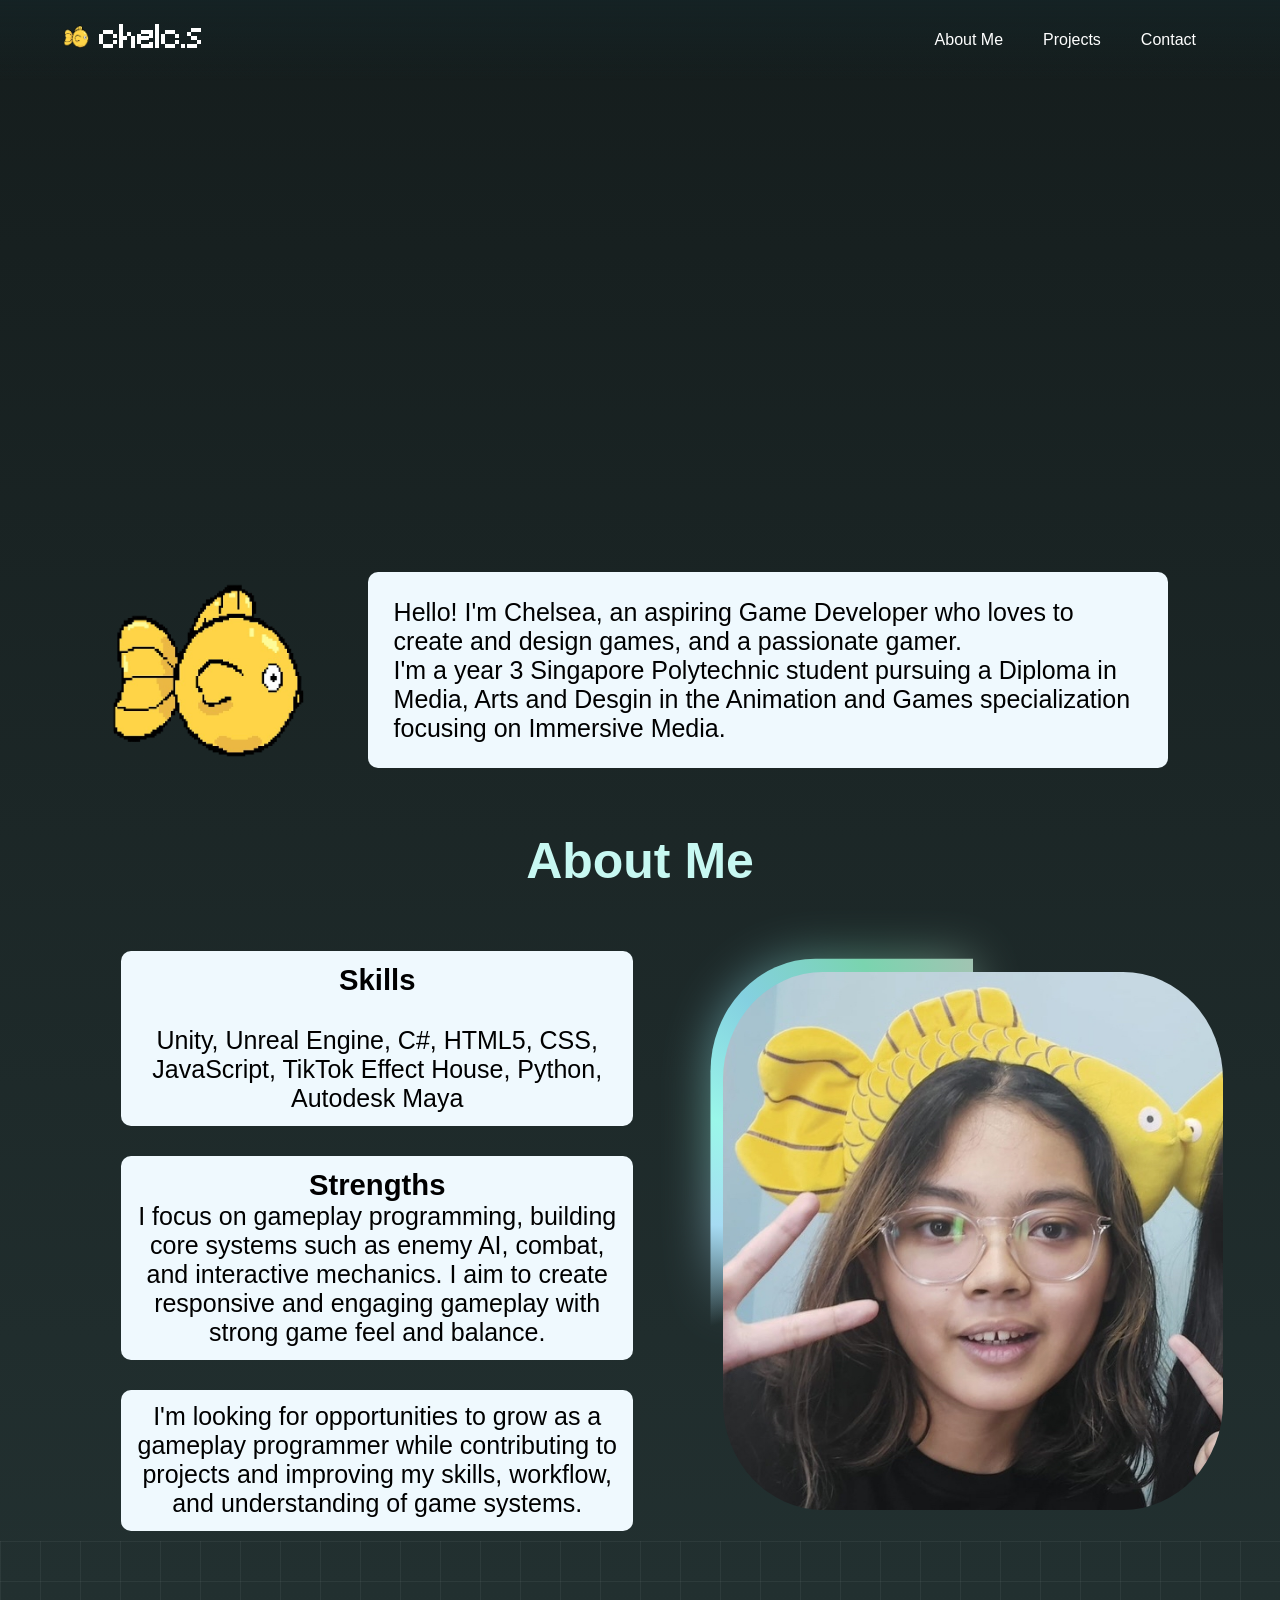
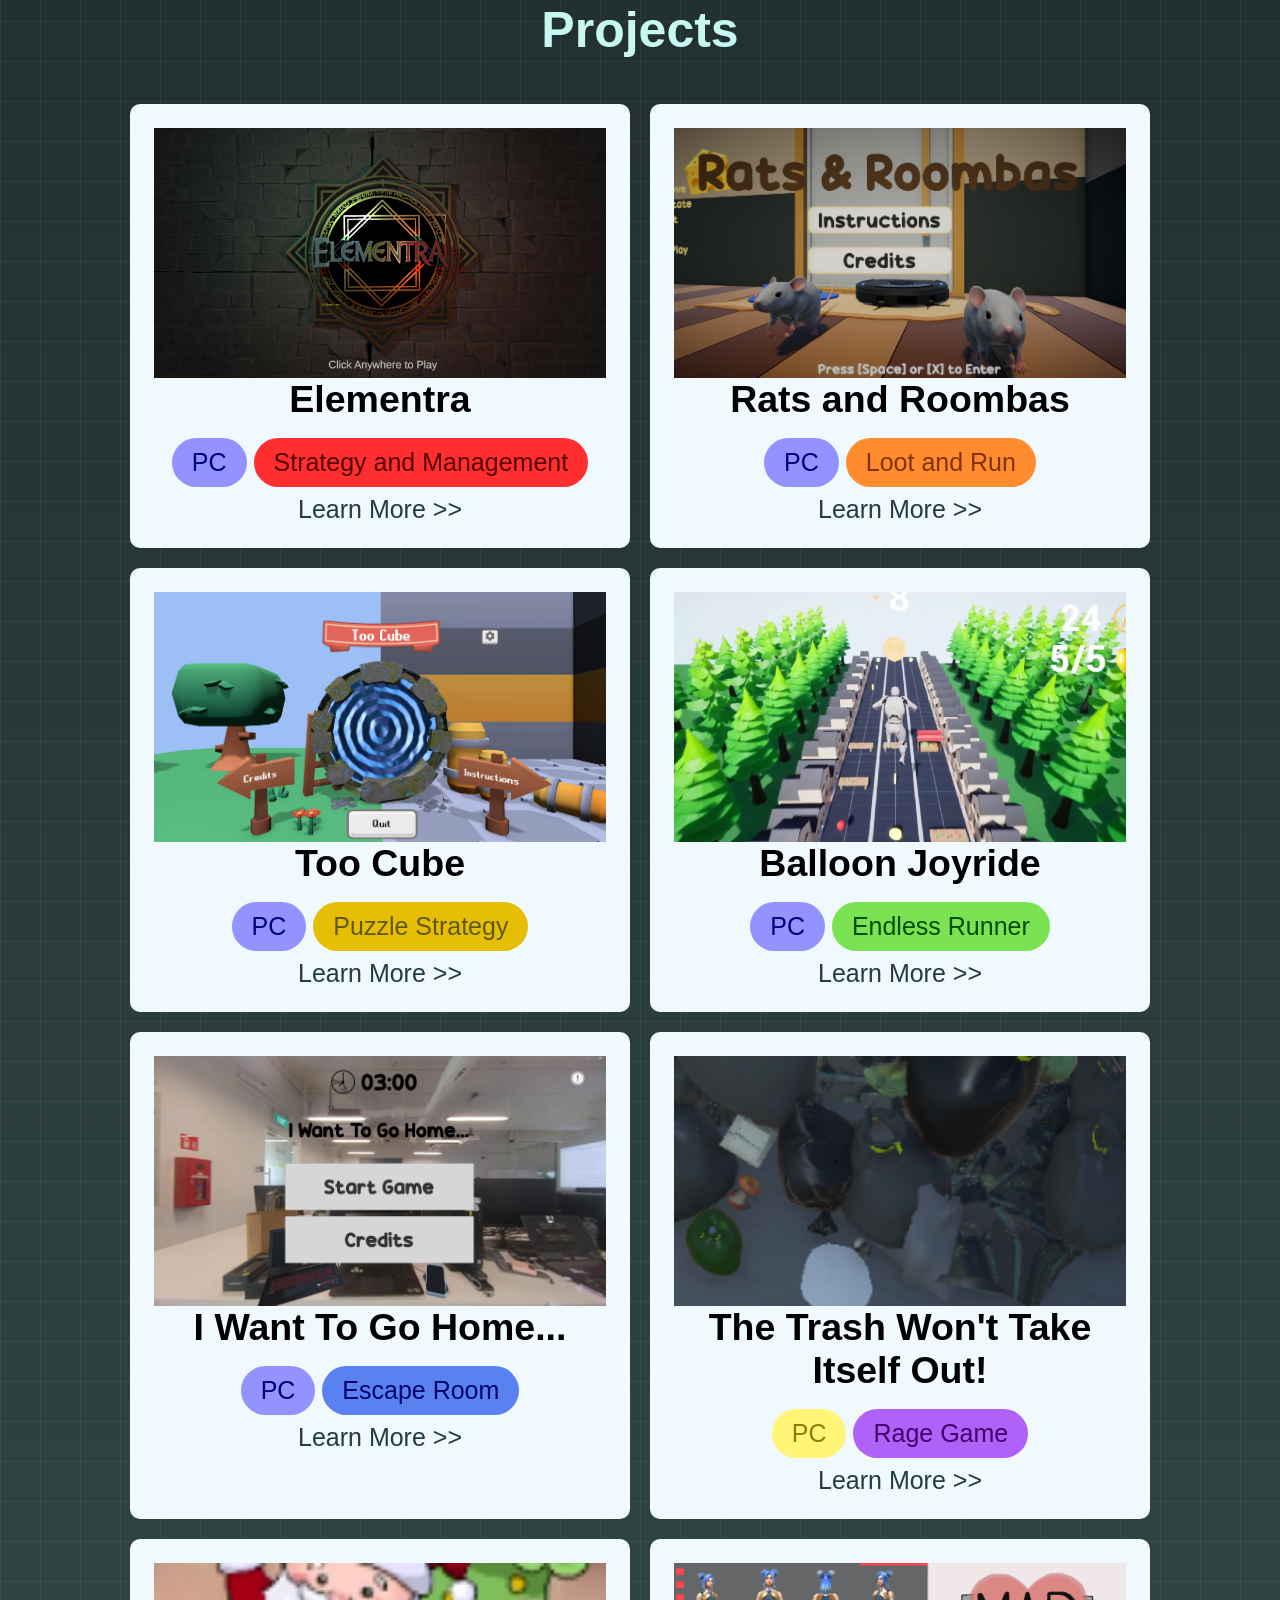
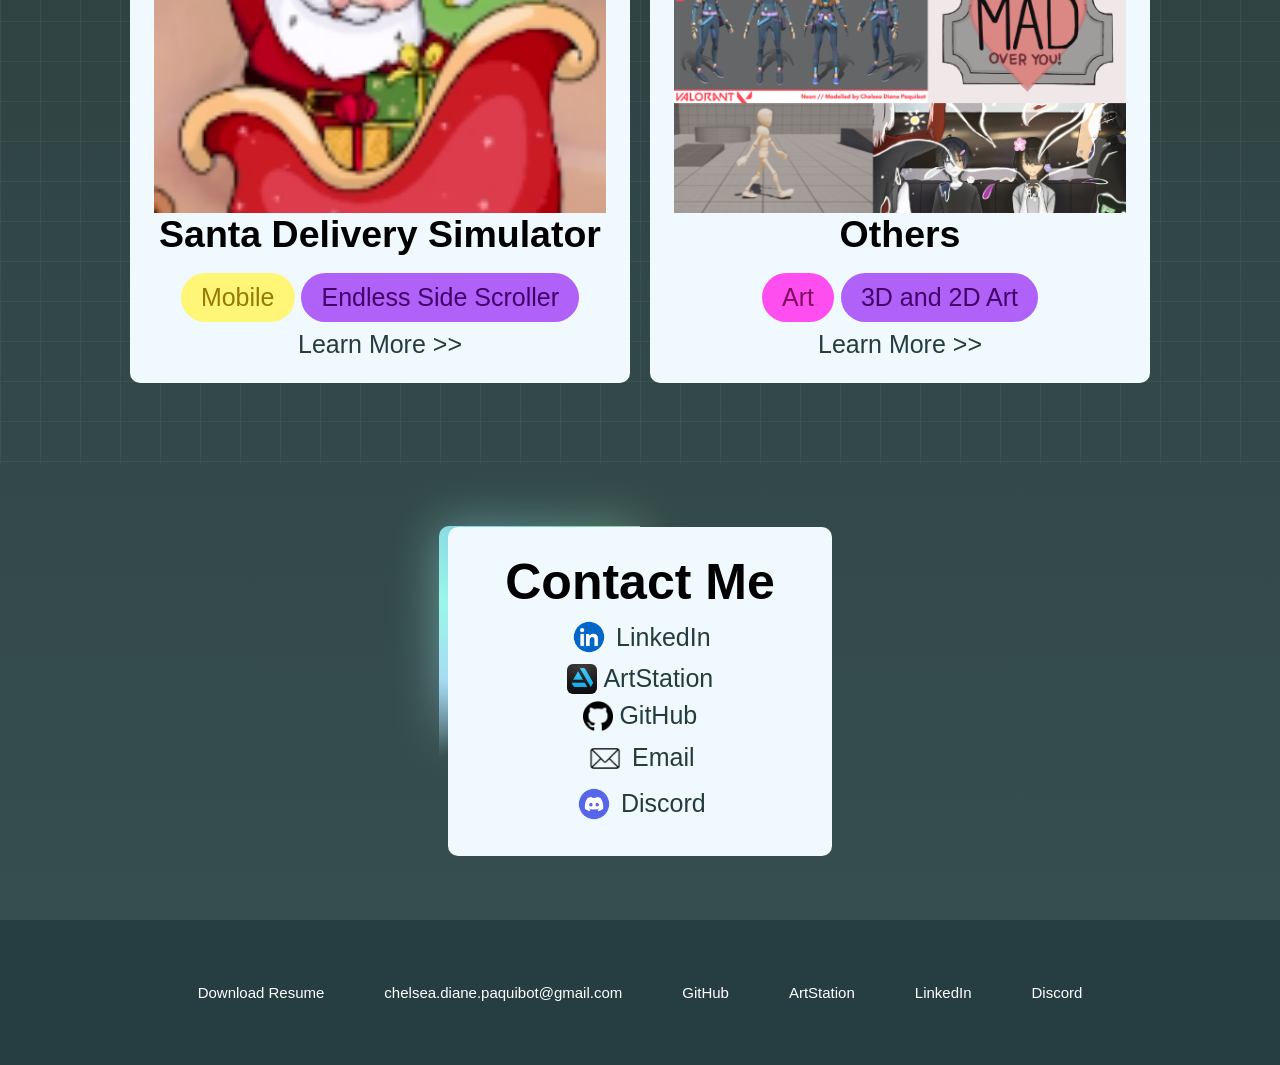
==== commit 63665d4f: "25 - added june jam stuff" ====
--- a/index.html
+++ b/index.html
@@ -119,6 +119,15 @@
                     </div>
                 </div>
                 <div class="project-card">
+                    <div class="project-image ttwtio-bg"></div>
+                    <div class="project-description">
+                        <h1>The Trash Won't Take Itself Out!</h1>
+                        <span class = "project-type mobile">PC</span>
+                        <span class = "project-desc f">Rage Game</span>
+                        <br><a href="./ttwtio.html">Learn More >></a>
+                    </div>
+                </div>
+                <div class="project-card">
                     <div class="project-image santasim-bg"></div>
                     <div class="project-description">
                         <h1>Santa Delivery Simulator</h1>
@@ -136,7 +145,6 @@
                         <br><a href="./others.html">Learn More >></a>
                     </div>
                 </div>
-                <!-- change dl link to in the project itself -->
             </section>
         </div>
          
--- a/styles.css
+++ b/styles.css
@@ -485,6 +485,14 @@
     background-image: url(./assets/Iwtgh_Gif1.gif);
 }
 
+.ttwtio-bg{
+    background-image: url(./assets/TTWTIO.png);
+}
+
+.project-card:hover .ttwtio-bg{
+    background-image: url(./assets/TTWTIO_Gif.gif);
+}
+
 .santasim-bg{
     background-image: url(./assets/SantaSim.png);
 }
